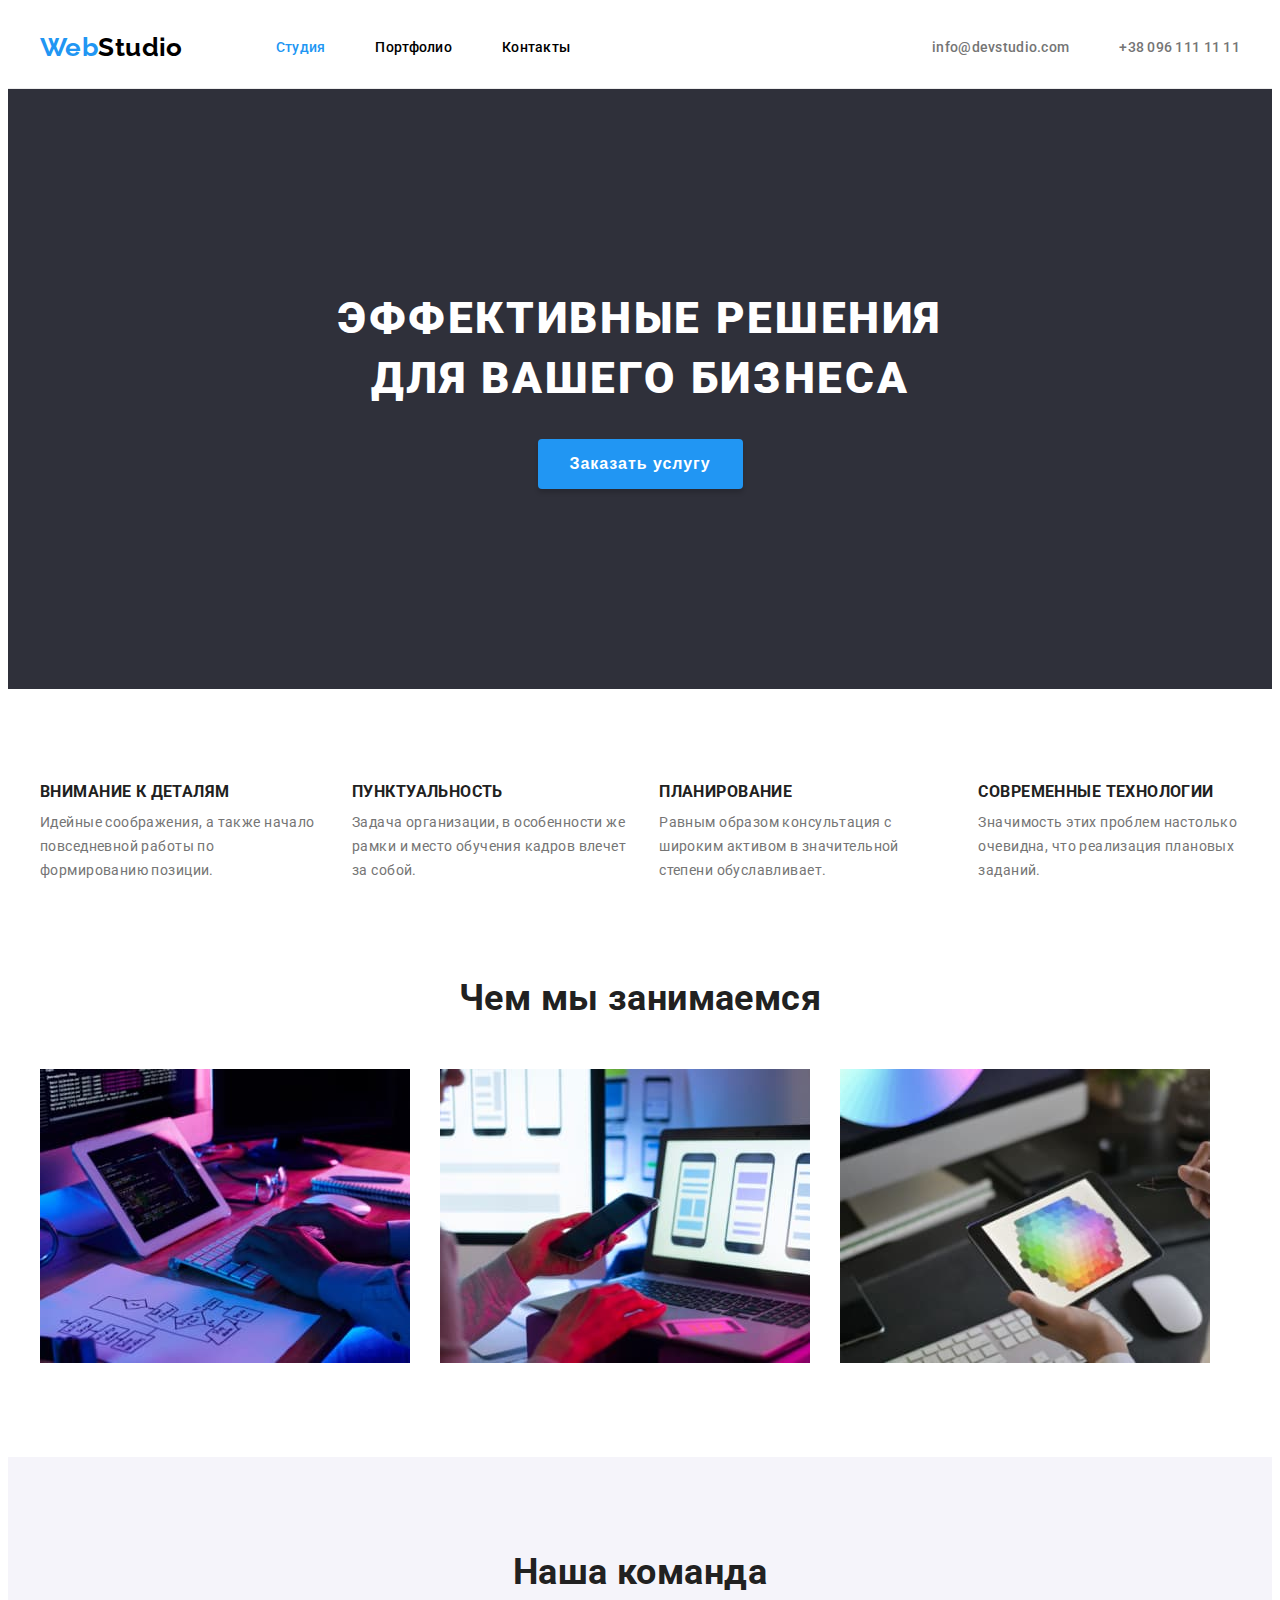
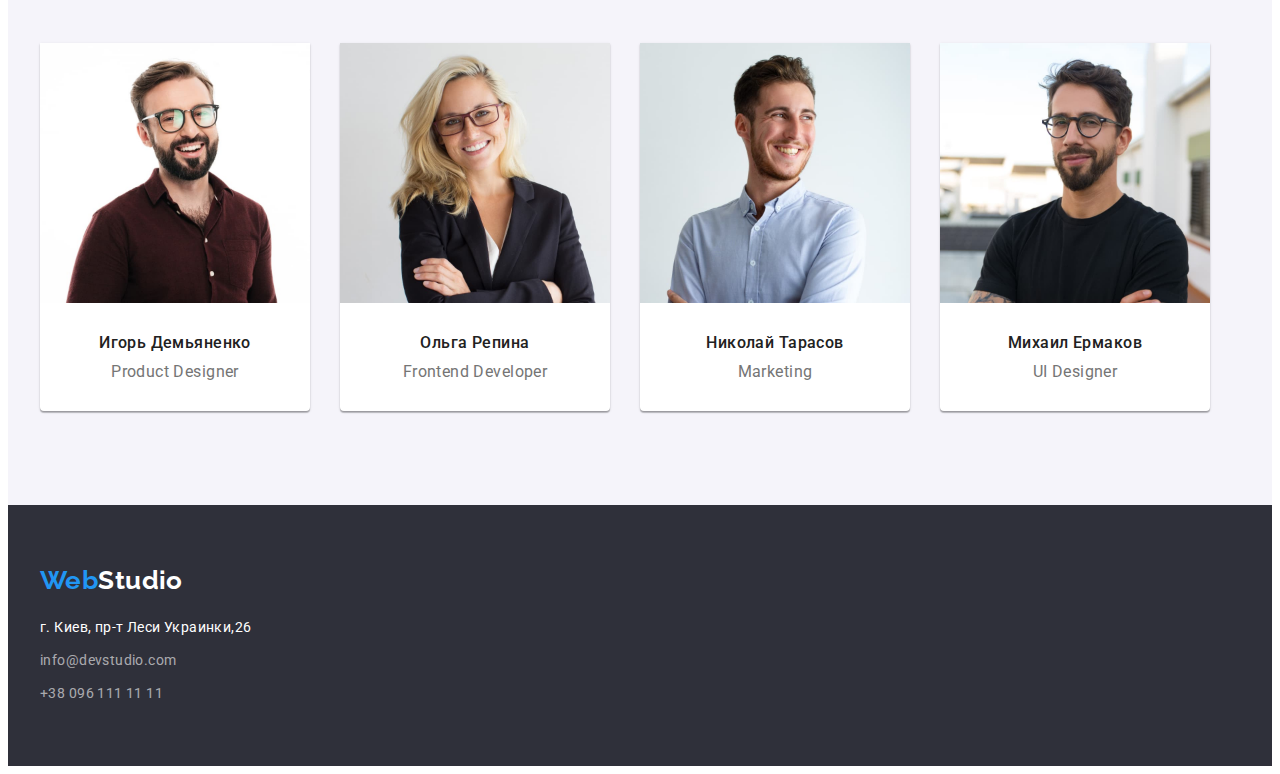
==== index.html @ 1cfa9db4 "Add initial commit" ====
<!DOCTYPE html>
<html lang="ru">
  <head>
    <meta charset="UTF-8" />
    <meta http-equiv="X-UA-Compatible" content="IE=edge" />
    <meta name="viewport" content="width=device-width, initial-scale=1.0" />
    <title>WebStudio</title>
    <link rel="preconnect" href="https://fonts.googleapis.com" />
    <link rel="preconnect" href="https://fonts.gstatic.com" crossorigin />
    <link
      href="https://fonts.googleapis.com/css2?family=Raleway:wght@700&family=Roboto:wght@400;500;700;900&display=swap"
      rel="stylesheet"
    />
    <link
      rel="stylesheet"
      href="https://cdnjs.cloudflare.com/ajax/libs/modern-normalize/1.1.0/modern-normalize.min.css"
      integrity="sha512-wpPYUAdjBVSE4KJnH1VR1HeZfpl1ub8YT/NKx4PuQ5NmX2tKuGu6U/JRp5y+Y8XG2tV+wKQpNHVUX03MfMFn9Q=="
      crossorigin="anonymous"
      referrerpolicy="no-referrer"
    />
    <link rel="stylesheet" href="./css/styles.css" />
  </head>

  <body>
    <!-- Шапка сайта-->
    <header class="header">
      <div class="header-main-nav container">
        <!-- Навигация -->
        <nav class="header-nav">
          <a class="logo link" href="./index.html" lang="en"
            ><span class="logo-accent">Web</span>Studio</a
          >

          <ul class="header-list list">
            <li class="header-item">
              <a class="header-link link current" href="./index.html">Студия</a>
            </li>
            <li class="header-item">
              <a class="header-link link" href="./portfolio.html">Портфолио</a>
            </li>
            <li class="header-item">
              <a class="header-link link" href="">Контакты</a>
            </li>
          </ul>
        </nav>

        <!-- Контакты -->
        <ul class="header-contacts list">
          <li class="header-contacts-item">
            <a
              class="header-contacts-link link"
              href="mailto:info@devstudio.com"
              >info@devstudio.com</a
            >
          </li>
          <li class="header-contacts-item">
            <a class="header-contacts-link link" href="tel:+380961111111"
              >+38 096 111 11 11</a
            >
          </li>
        </ul>
      </div>
    </header>

    <main>
      <!-- Герой -->
      <section class="hero">
        <h1 class="hero-title">Эффективные решения <br />для вашего бизнеса</h1>
        <button class="hero-button main" type="button">Заказать услугу</button>
      </section>

      <!-- Преимущества -->
      <section class="section">
        <div class="container">
          <h2 class="section-title visually-hidden">Особенности</h2>

          <ul class="section-list list">
            <li class="section-item">
              <h3 class="section-item-title">Внимание к деталям</h3>
              <p class="section-item-text">
                Идейные соображения, а также начало повседневной работы по
                формированию позиции.
              </p>
            </li>
            <li class="section-item">
              <h3 class="section-item-title">Пунктуальность</h3>
              <p class="section-item-text">
                Задача организации, в особенности же рамки и место обучения
                кадров влечет за собой.
              </p>
            </li>
            <li class="section-item">
              <h3 class="section-item-title">Планирование</h3>
              <p class="section-item-text">
                Равным образом консультация с широким активом в значительной
                степени обуславливает.
              </p>
            </li>
            <li class="section-item">
              <h3 class="section-item-title">Современные технологии</h3>
              <p class="section-item-text">
                Значимость этих проблем настолько очевидна, что реализация
                плановых заданий.
              </p>
            </li>
          </ul>
        </div>
      </section>

      <!-- Портфолио -->
      <section class="section no-top-padding">
        <div class="container">
          <h2 class="section-title">Чем мы занимаемся</h2>

          <ul class="section-list list">
            <li class="section-item">
              <img
                src="./images/portfolio-1-web-site.jpg"
                alt="Программист работает над написанием кода"
                width="370"
                height="294"
              />
            </li>
            <li class="section-item">
              <img
                src="./images/portfolio-2-mobile-app.jpg"
                alt="Разработка мобильного приложения на ноутбуке"
                width="370"
                height="294"
              />
            </li>
            <li class="section-item">
              <img
                src="./images/portfolio-3-design.jpg"
                alt="Дизайнер, использующий планшет для работы с цветовой палитрой"
                width="370"
                height="294"
              />
            </li>
          </ul>
        </div>
      </section>

      <!-- Участники команды -->
      <section class="team section">
        <div class="container">
          <h2 class="team-title section-title">Наша команда</h2>

          <ul class="team-list list">
            <li class="team-item">
              <img
                src="./images/team-1-product-designer.jpg"
                alt="Игорь Демьяненко, продакт-дизайнер"
                width="270"
                height="260"
              />
              <div class="team-thumb">
                <h3 class="team-item-title">Игорь Демьяненко</h3>
                <p class="team-item-text" lang="en">Product Designer</p>
              </div>
            </li>
            <li class="team-item">
              <img
                src="./images/team-2-frontend-developer.jpg"
                alt="Ольга Репина, фронтенд разработчик"
                width="270"
                height="260"
              />
              <div class="team-thumb">
                <h3 class="team-item-title">Ольга Репина</h3>
                <p class="team-item-text" lang="en">Frontend Developer</p>
              </div>
            </li>
            <li class="team-item">
              <img
                src="./images/team-3-marketing.jpg"
                alt="Николай Тарасов, маркетолог"
                width="270"
                height="260"
              />
              <div class="team-thumb">
                <h3 class="team-item-title">Николай Тарасов</h3>
                <p class="team-item-text" lang="en">Marketing</p>
              </div>
            </li>
            <li class="team-item">
              <img
                src="./images/team-4-ui-designer.jpg"
                alt="Михаил Ермаков, дизайнер интерфейса"
                width="270"
                height="260"
              />
              <div class="team-thumb">
                <h3 class="team-item-title">Михаил Ермаков</h3>
                <p class="team-item-text" lang="en">UI Designer</p>
              </div>
            </li>
          </ul>
        </div>
      </section>
    </main>

    <footer class="footer">
      <div class="container">
        <a class="footer-logo logo link" href="./index.html" lang="en">
          <span class="logo-accent">Web</span>Studio
        </a>
        <address class="footer-contacts">
          <ul class="footer-list list">
            <li class="footer-item">
              <a
                class="footer-link link"
                href="https://goo.gl/maps/6j3VHneAAfYVpwDq5"
                target="_blank"
                rel="noopener noreferrer nofollow"
              >
                г. Киев, пр-т Леси Украинки,26
              </a>
            </li>
            <li class="footer-item">
              <a
                class="footer-link link transparent"
                href="mailto:info@devstudio.com"
                >info@devstudio.com
              </a>
            </li>
            <li class="footer-item">
              <a class="footer-link link transparent" href="tel:+380961111111"
                >+38 096 111 11 11</a
              >
            </li>
          </ul>
        </address>
      </div>
    </footer>
  </body>
</html>
---- css/styles.css ----
:root {
  --primary-text-color: #757575;
  --secondary-text-color: #212121;
  --accent-color: #2196f3;
  --nav-text-color: #000000;
  --contacts-text-color: rgba(255, 255, 255, 0.6);
  --primary-background-color: #ffffff;
  --secondary-background-color: #f5f4fa;
  --footer-background-color: #2f303a;
}

body {
  font-family: Roboto, sans-serif;
  font-size: 14px;
  letter-spacing: 0.03em;
  color: var(--primary-text-color);
  background-color: var(--primary-background-color);
}

h1,
h2,
h3,
p {
  margin: 0;
}

.list {
  margin: 0;
  padding: 0;
  list-style: none;
}

.link {
  text-decoration: none;
  color: inherit;
}

img {
  display: block;
  min-width: 100%;
  height: auto;
}

.container {
  width: 1200px;
  margin-right: auto;
  margin-left: auto;
  padding-right: 15px;
  padding-left: 15px;
}

.visually-hidden {
  position: absolute;
  white-space: nowrap;
  width: 1px;
  height: 1px;
  overflow: hidden;
  border: 0;
  padding: 0;
  clip: rect(0 0 0 0);
  clip-path: inset(50%);
  margin: -1px;
}

/* -------------Стили главной страницы-------------*/

/* -------------------HEADER---------------------- */

.header {
  background-color: var(--primary-background-color);
  border-bottom: 1px solid #ececec;
}

.header-main-nav {
  display: flex;
}

/* -------------------LOGO----------------------- */

.logo {
  font-family: Raleway;
  font-weight: 700;
  font-size: 26px;
  line-height: 1.2;
}

.logo-accent {
  color: var(--accent-color);
}

/* ------------------HEADER-NAV -----------------------*/

.header-nav {
  display: flex;
  align-items: center;
}

.header-nav .link {
  color: var(--nav-text-color);
}

.header-list {
  display: flex;
  margin-left: 93px;
}

.header-link {
  display: block;
  padding-top: 32px;
  padding-bottom: 32px;
  font-weight: 500;
  line-height: 1.14;
  letter-spacing: 0.02em;
  color: var(--secondary-text-color);
}

.header-item + .header-item {
  margin-left: 50px;
}

.header-contacts {
  display: flex;
  margin-left: auto;
}

.header-contacts-item + .header-contacts-item {
  margin-left: 50px;
}

.header-contacts-link {
  display: block;
  padding-top: 32px;
  padding-bottom: 32px;
  font-weight: 500;
  line-height: 1.14;
  letter-spacing: 0.02em;
  color: var(--primary-text-color);
}

.header-link:hover,
.header-link:focus,
.header-link.current,
.header-contacts-link:hover,
.header-contacts-link:focus {
  color: var(--accent-color);
}

/* -------------------HERO---------------------- */

.hero {
  padding: 200px 0;
  text-align: center;
  background-color: var(--footer-background-color);
}

.hero-title {
  margin-bottom: 30px;

  font-weight: 900;
  font-size: 44px;
  line-height: 1.36;
  text-align: center;
  letter-spacing: 0.06em;
  text-transform: uppercase;

  color: var(--primary-background-color);
}

/* -----------------HERO-BUTTON------------------- */

.hero-button {
  min-width: 200px;
  padding: 10px 32px;
  box-shadow: 0px 4px 4px rgba(0, 0, 0, 0.15);
  border: none;
  border-radius: 4px;
  cursor: pointer;

  font-weight: 700;
  font-size: 16px;
  line-height: 1.87;
  letter-spacing: 0.06em;

  color: var(--primary-background-color);
  background-color: var(--accent-color);
}

/* -------------------SECTIONS---------------------- */

.section {
  padding-top: 94px;
  padding-bottom: 94px;
}

.section.no-top-padding {
  padding-top: 0;
}

.section-title {
  margin-bottom: 50px;

  font-weight: 700;
  font-size: 36px;
  line-height: 1.17;
  text-align: center;
  color: var(--secondary-text-color);
}

.section-list {
  display: flex;
}

.section-item + .section-item {
  margin-left: 30px;
}

.section-item-title {
  margin-bottom: 10px;

  font-weight: 700;
  line-height: 1.14;
  text-transform: uppercase;
  color: var(--secondary-text-color);
}

.section-item-text {
  line-height: 1.71;
}

/* -------------------TEAM---------------------- */

.team {
  background-color: var(--secondary-background-color);
}

.team-list {
  display: flex;
}

.team-item {
  background-color: var(--primary-background-color);
  box-shadow: 0px 1px 3px rgba(0, 0, 0, 0.12), 0px 1px 1px rgba(0, 0, 0, 0.14),
    0px 2px 1px rgba(0, 0, 0, 0.2);
  border-radius: 0px 0px 4px 4px;
}

.team-card {
  background-color: var(--primary-background-color);
}

.team-item + .team-item {
  margin-left: 30px;
}

.team-thumb {
  margin-top: 30px;
  margin-bottom: 30px;
}

.team-item-title {
  margin-top: 30px;
  margin-bottom: 10px;

  font-weight: 500;
  font-size: 16px;
  line-height: 1.19;
  text-align: center;
  color: var(--secondary-text-color);
}

.team-item-text {
  margin-top: 0;
  margin-bottom: 30px;

  font-size: 16px;
  line-height: 1.19;
  text-align: center;
}

/* -------------------FOOTER---------------------- */

.footer {
  padding-top: 60px;
  padding-bottom: 60px;
  background-color: var(--footer-background-color);
}

.footer-logo {
  display: block;
  margin-bottom: 20px;
}

.footer-item:not(:last-child) {
  margin-bottom: 9px;
}

.footer .link {
  color: var(--primary-background-color);
}

.footer-link {
  font-style: normal;
  line-height: 1.71;
}

.footer-link.transparent {
  color: var(--contacts-text-color);
}

/* -----------------Стили Портфолио---------------------*/

/* ----------------FILTER BUTTONS---------------------- */

.filter-list {
  display: flex;
  justify-content: center;
  margin-bottom: 50px;
}

.filter-item:not(:last-child) {
  margin-right: 8px;
}

.filter-button {
  min-width: 73px;
  border: 1px solid transparent;
  border-radius: 4px;
  padding: 6px 22px;

  font-weight: 500;
  font-size: 16px;
  line-height: 1.62;
  color: var(--secondary-text-color);
  background-color: var(--secondary-background-color);
  cursor: pointer;
}

.filter-button:hover,
.filter-button:focus {
  box-shadow: 0px 3px 1px rgba(0, 0, 0, 0.1), 0px 1px 2px rgba(0, 0, 0, 0.08),
    0px 2px 2px rgba(0, 0, 0, 0.12);
  color: var(--primary-background-color);
  background-color: var(--accent-color);
}

/* -----------------PROJECT-LIST---------------------- */

.project-list {
  display: flex;
  flex-wrap: wrap;
}

.project-item:not(:nth-child(3n)) {
  margin-right: 30px;
}

.project-item:not(:nth-last-child(-n + 3)) {
  margin-bottom: 30px;
}

.project-title {
  margin-top: 0;
  margin-bottom: 4px;

  font-weight: 700;
  font-size: 18px;
  line-height: 2;
  letter-spacing: 0.06em;
  color: var(--secondary-text-color);
}

.project-text {
  margin-top: 0;
  margin-bottom: 0;

  font-size: 16px;
  line-height: 1.87;
  color: var(--primary-text-color);
}

.project-border {
  padding: 20px 24px;
  border: 1px solid #eeeeee;
  border-top: 1px solid transparent;
}
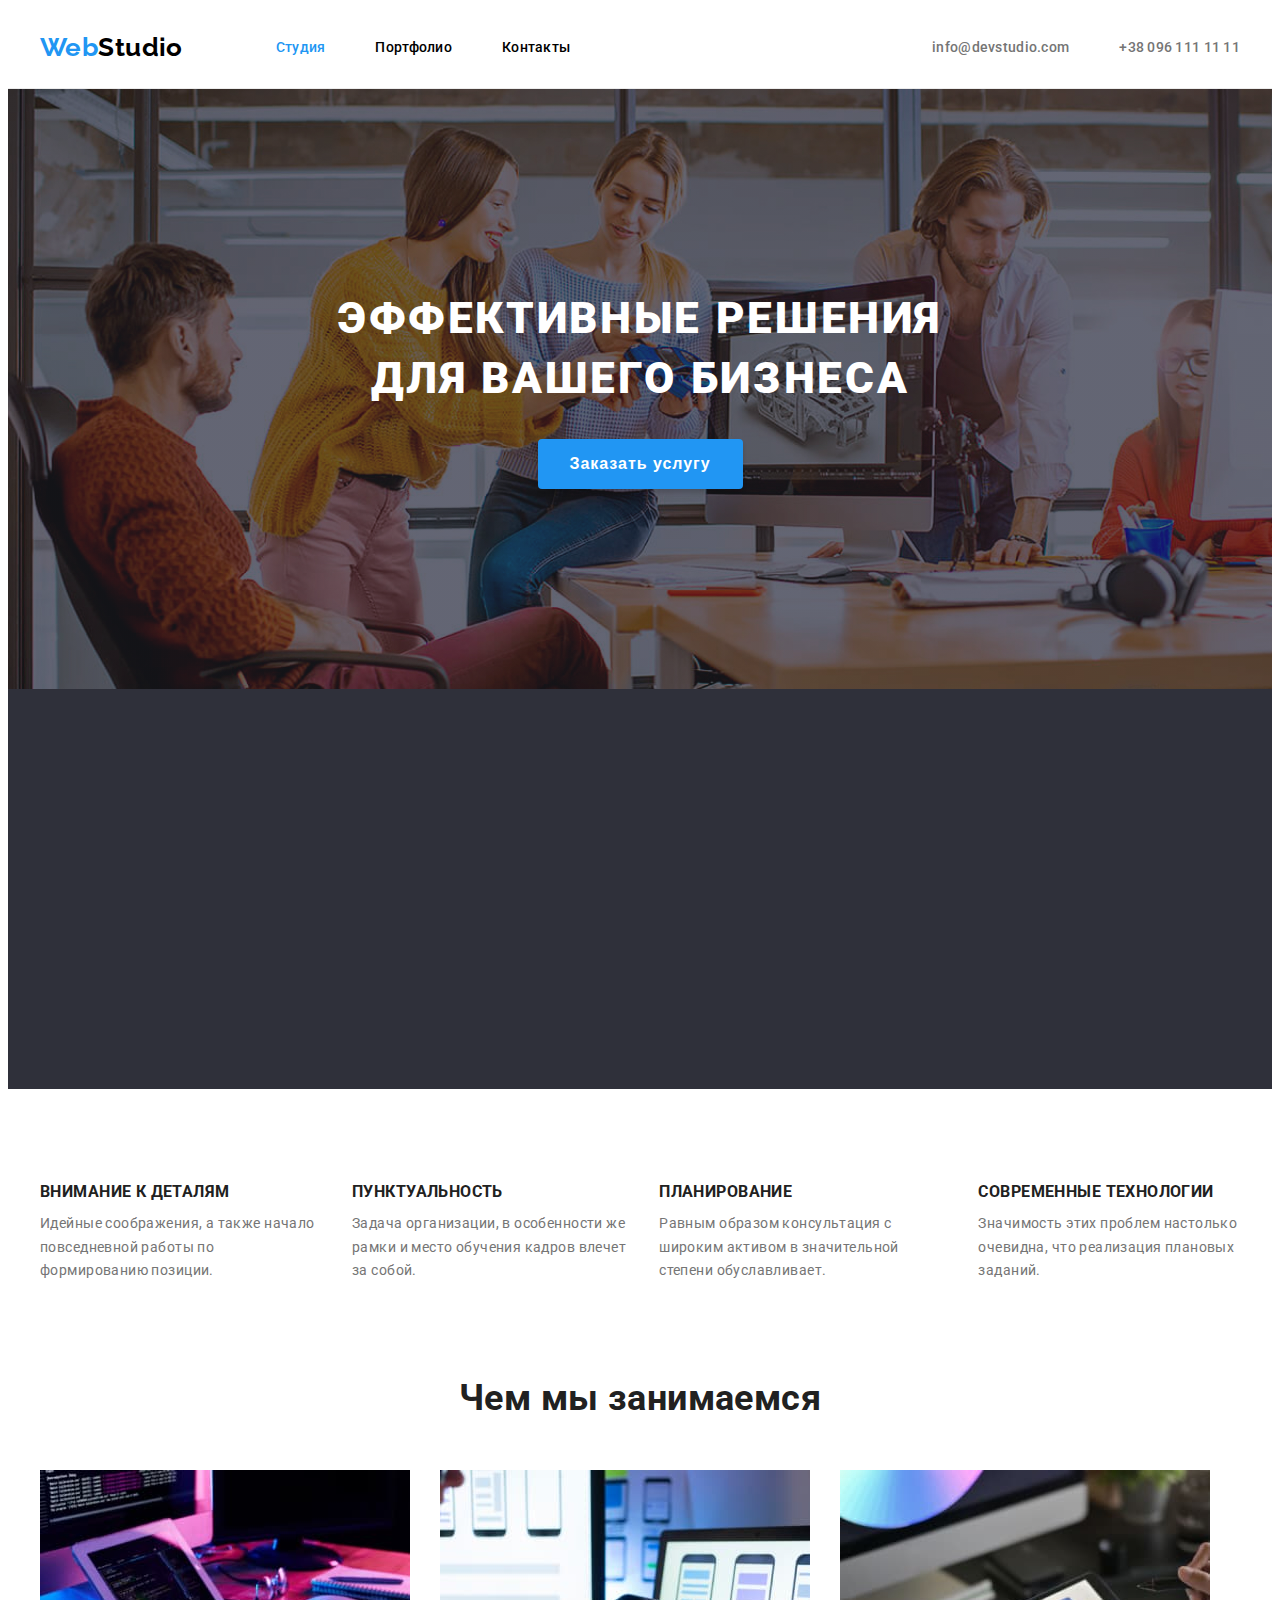
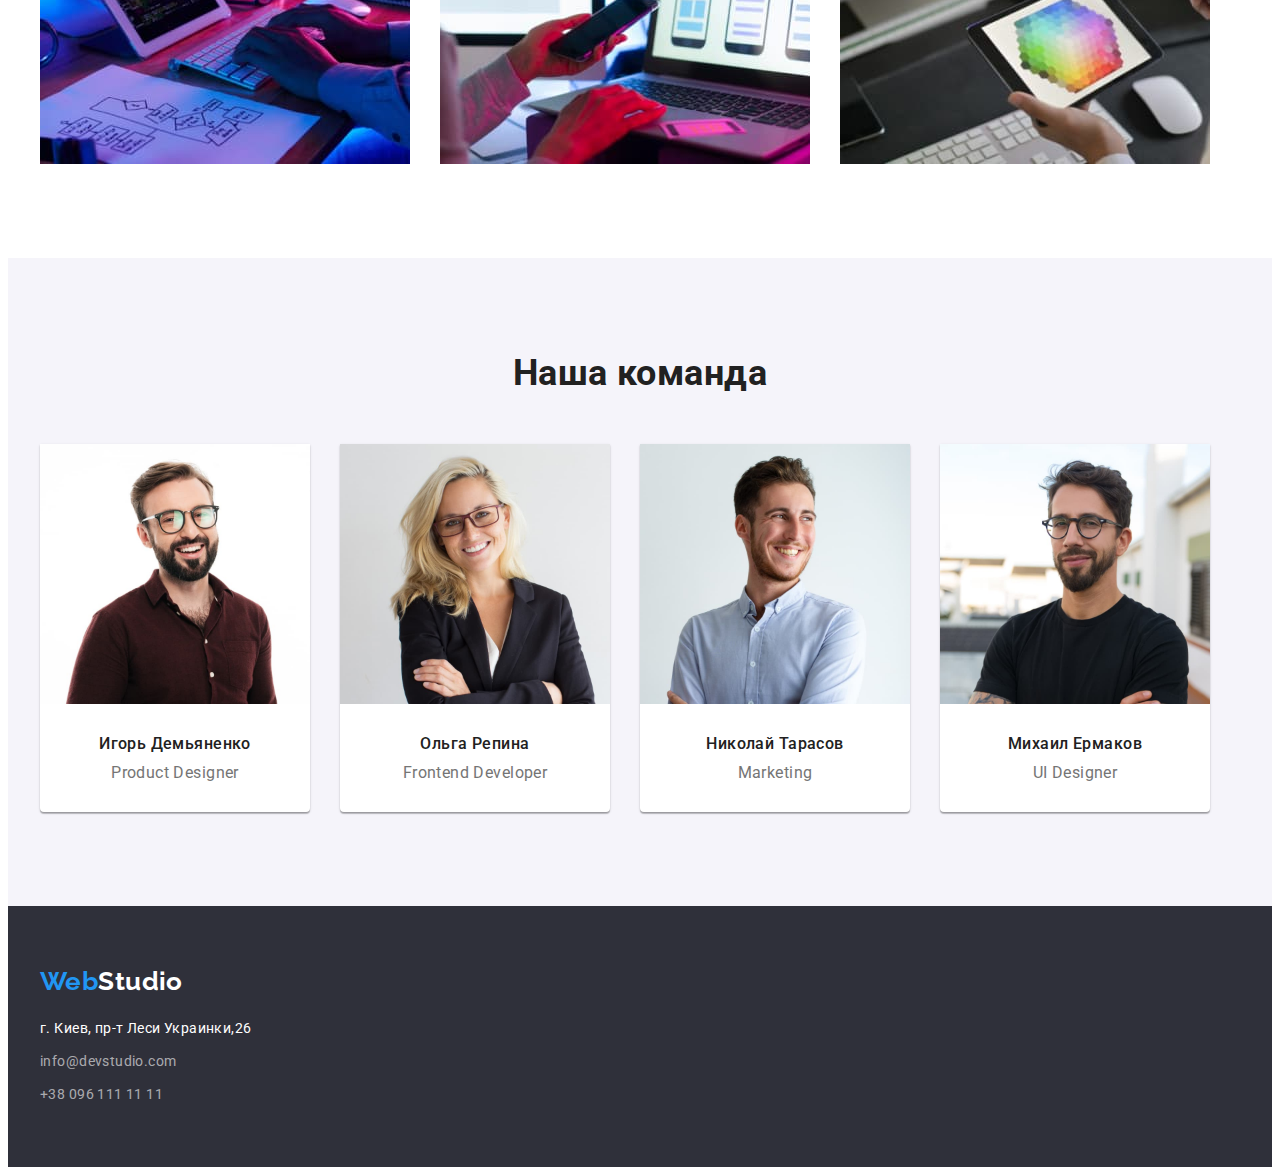
==== commit b20d1e3f: "Add hero image" ====
--- a/index.html
+++ b/index.html
@@ -64,7 +64,7 @@
 
     <main>
       <!-- Герой -->
-      <section class="hero">
+      <section class="hero overlay">
         <h1 class="hero-title">Эффективные решения <br />для вашего бизнеса</h1>
         <button class="hero-button main" type="button">Заказать услугу</button>
       </section>
--- a/css/styles.css
+++ b/css/styles.css
@@ -148,9 +148,22 @@
 /* -------------------HERO---------------------- */
 
 .hero {
+  max-width: 1600px;
+  height: 600px;
+  margin-right: auto;
+  margin-left: auto;
   padding: 200px 0;
-  text-align: center;
+
+  text-align: center;
+
   background-color: var(--footer-background-color);
+  background-image: linear-gradient(
+      to right,
+      rgba(47, 48, 58, 0.4),
+      rgba(47, 48, 58, 0.4)
+    ),
+    url(../images/hero-bg-image.jpg);
+  background-repeat: no-repeat;
 }
 
 .hero-title {
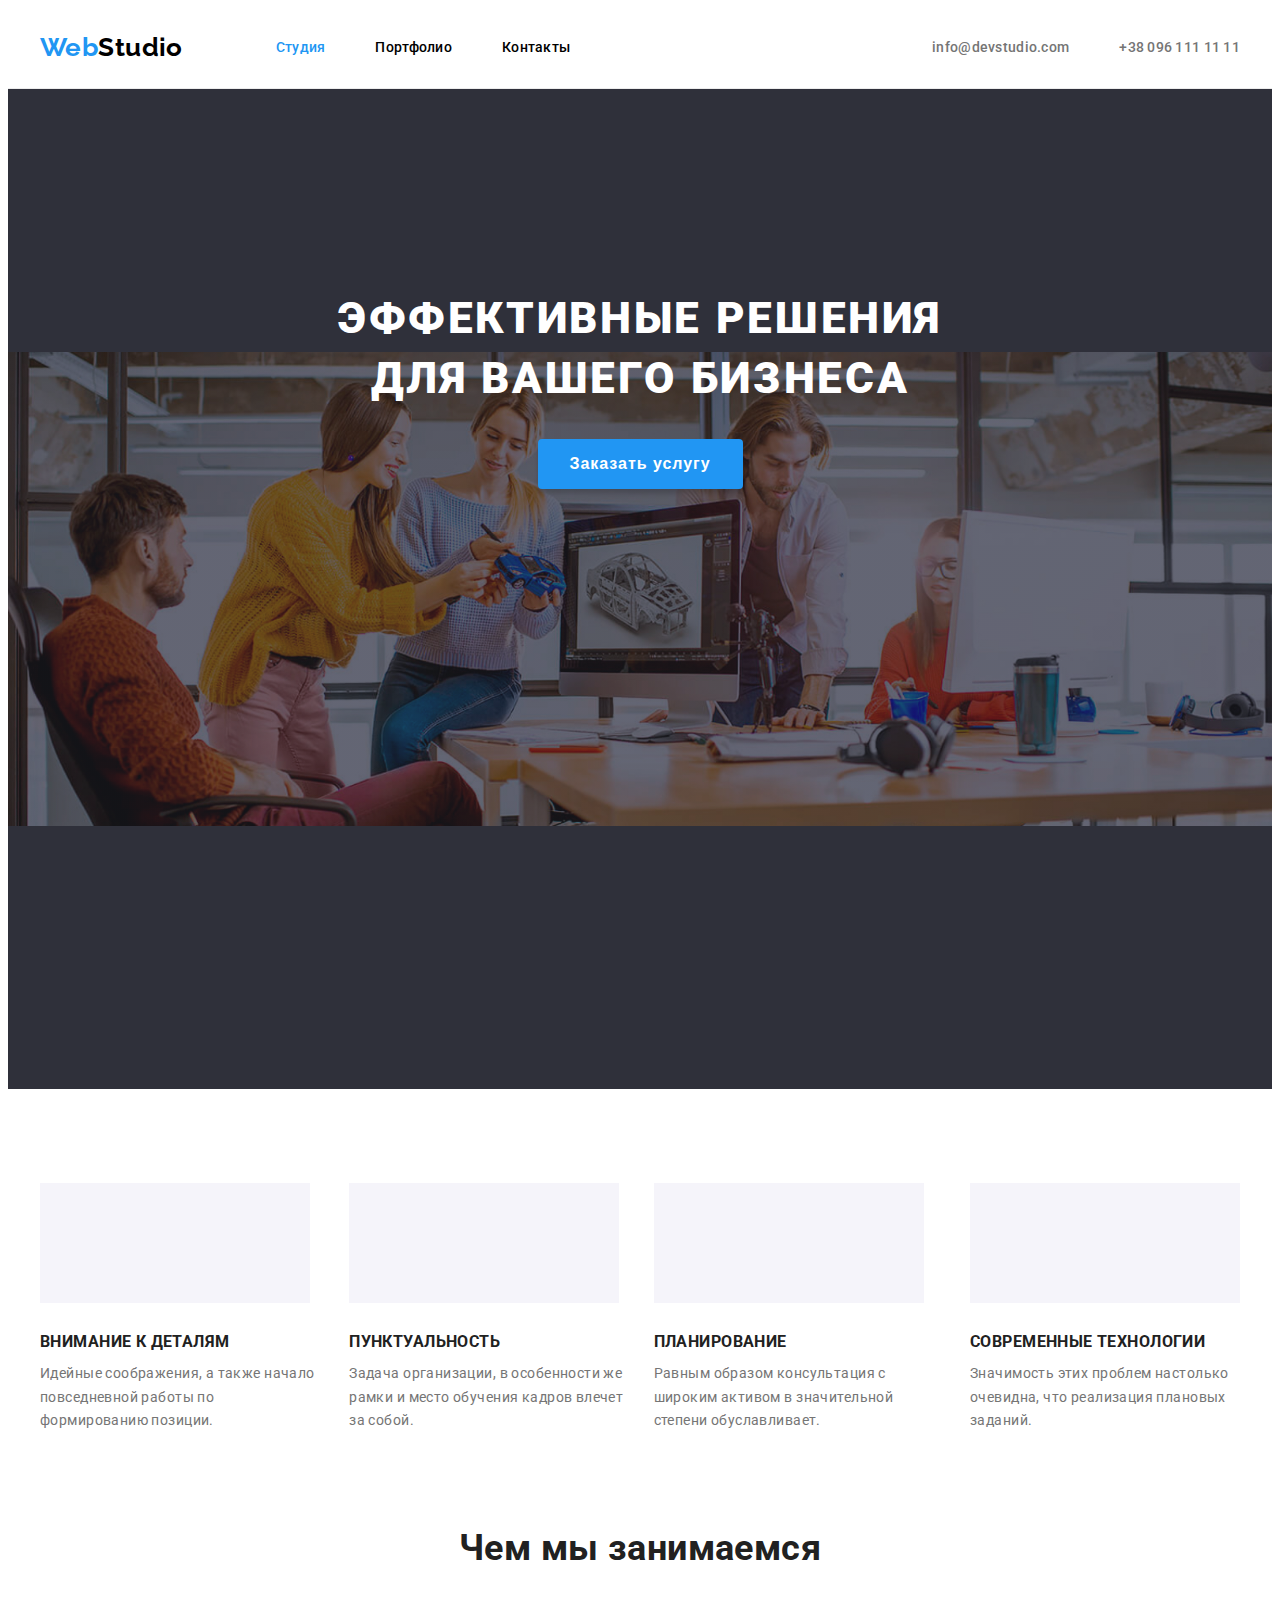
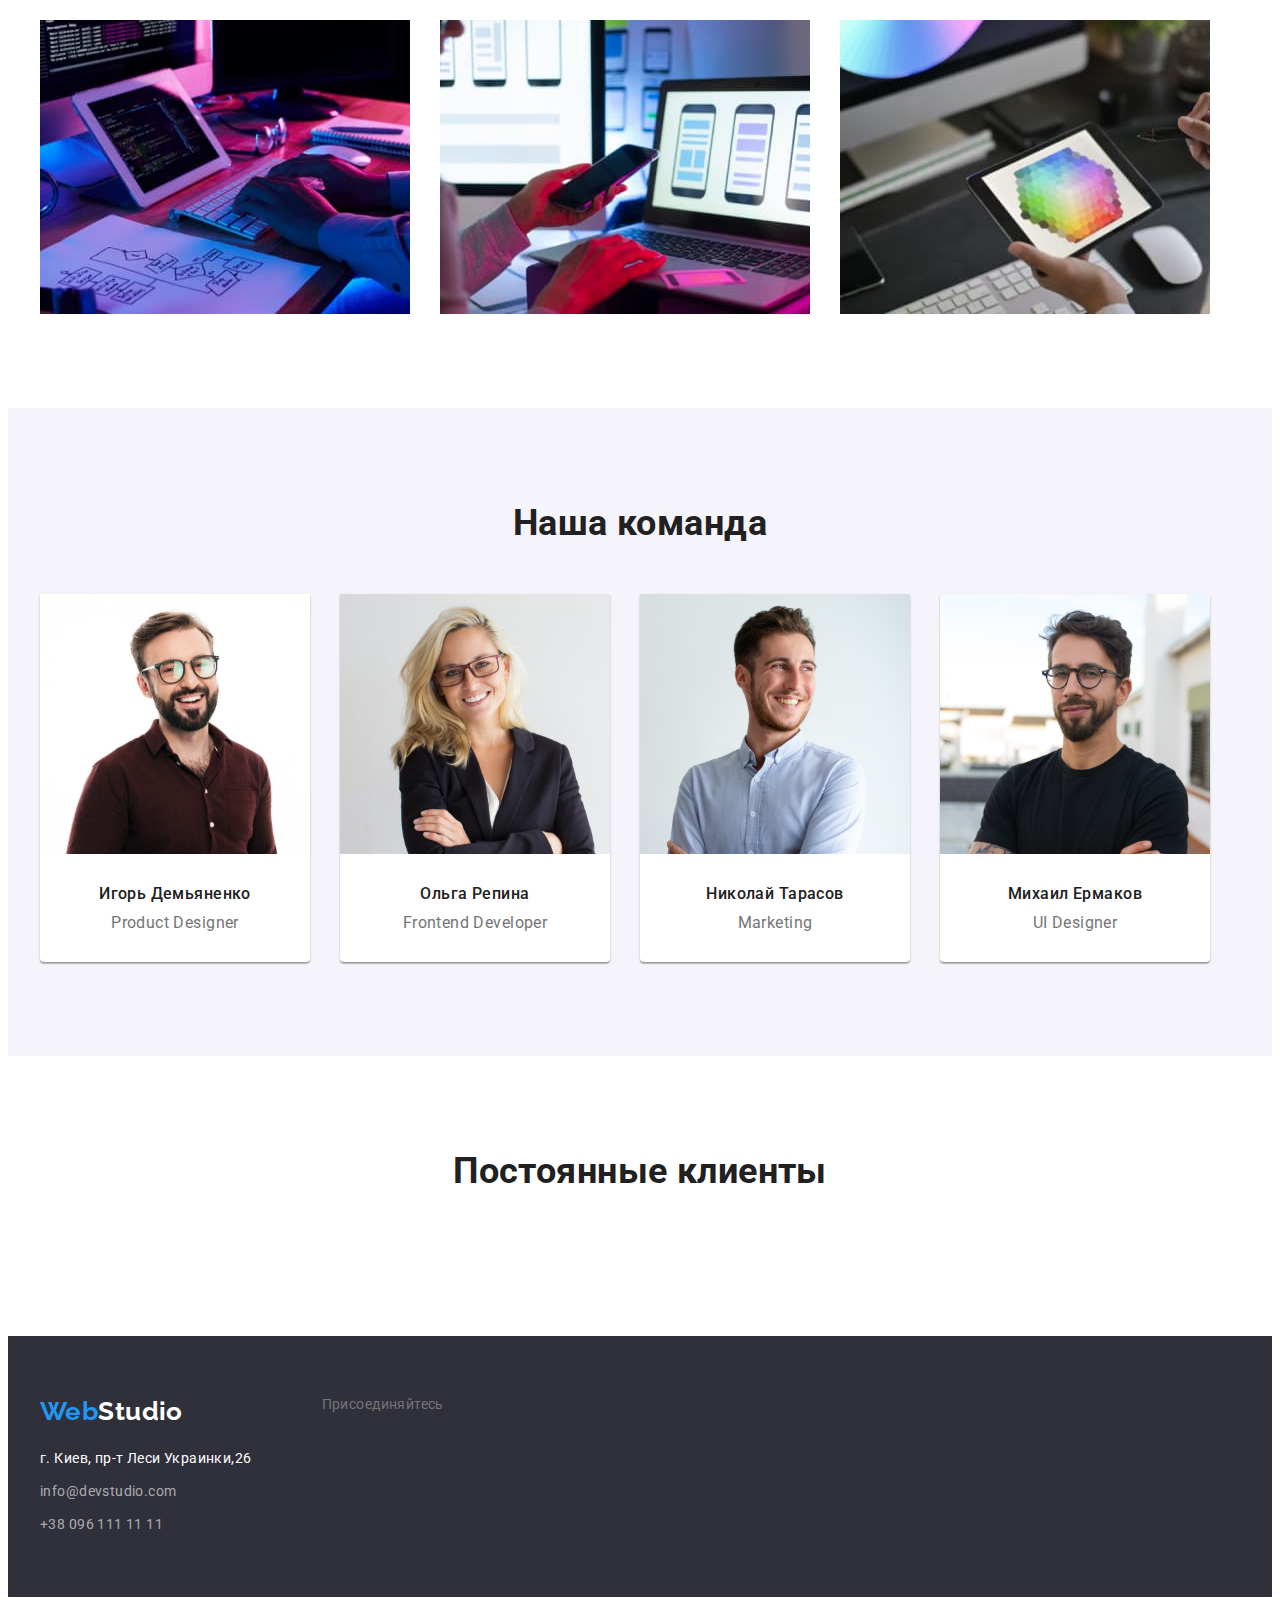
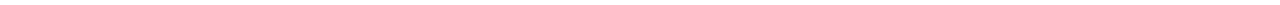
==== commit e76941e1: "Add new section" ====
--- a/index.html
+++ b/index.html
@@ -75,28 +75,28 @@
           <h2 class="section-title visually-hidden">Особенности</h2>
 
           <ul class="section-list list">
-            <li class="section-item">
+            <li class="section-item feature">
               <h3 class="section-item-title">Внимание к деталям</h3>
               <p class="section-item-text">
                 Идейные соображения, а также начало повседневной работы по
                 формированию позиции.
               </p>
             </li>
-            <li class="section-item">
+            <li class="section-item feature">
               <h3 class="section-item-title">Пунктуальность</h3>
               <p class="section-item-text">
                 Задача организации, в особенности же рамки и место обучения
                 кадров влечет за собой.
               </p>
             </li>
-            <li class="section-item">
+            <li class="section-item feature">
               <h3 class="section-item-title">Планирование</h3>
               <p class="section-item-text">
                 Равным образом консультация с широким активом в значительной
                 степени обуславливает.
               </p>
             </li>
-            <li class="section-item">
+            <li class="section-item feature">
               <h3 class="section-item-title">Современные технологии</h3>
               <p class="section-item-text">
                 Значимость этих проблем настолько очевидна, что реализация
@@ -198,39 +198,50 @@
           </ul>
         </div>
       </section>
+
+      <section class="section">
+        <div class="container">
+          <h2 class="section-title">Постоянные клиенты</h2>
+        </div>
+      </section>
     </main>
 
     <footer class="footer">
-      <div class="container">
-        <a class="footer-logo logo link" href="./index.html" lang="en">
-          <span class="logo-accent">Web</span>Studio
-        </a>
-        <address class="footer-contacts">
-          <ul class="footer-list list">
-            <li class="footer-item">
-              <a
-                class="footer-link link"
-                href="https://goo.gl/maps/6j3VHneAAfYVpwDq5"
-                target="_blank"
-                rel="noopener noreferrer nofollow"
-              >
-                г. Киев, пр-т Леси Украинки,26
-              </a>
-            </li>
-            <li class="footer-item">
-              <a
-                class="footer-link link transparent"
-                href="mailto:info@devstudio.com"
-                >info@devstudio.com
-              </a>
-            </li>
-            <li class="footer-item">
-              <a class="footer-link link transparent" href="tel:+380961111111"
-                >+38 096 111 11 11</a
-              >
-            </li>
-          </ul>
-        </address>
+      <div class="footer-content container">
+        <div class="address">
+          <a class="footer-logo logo link" href="./index.html" lang="en">
+            <span class="logo-accent">Web</span>Studio
+          </a>
+          <address class="footer-contacts">
+            <ul class="footer-list list">
+              <li class="footer-item">
+                <a
+                  class="footer-link link"
+                  href="https://goo.gl/maps/6j3VHneAAfYVpwDq5"
+                  target="_blank"
+                  rel="noopener noreferrer nofollow"
+                >
+                  г. Киев, пр-т Леси Украинки,26
+                </a>
+              </li>
+              <li class="footer-item">
+                <a
+                  class="footer-link link transparent"
+                  href="mailto:info@devstudio.com"
+                  >info@devstudio.com
+                </a>
+              </li>
+              <li class="footer-item">
+                <a class="footer-link link transparent" href="tel:+380961111111"
+                  >+38 096 111 11 11</a
+                >
+              </li>
+            </ul>
+          </address>
+        </div>
+        <div class="social">
+          <p>Присоединяйтесь</p>
+        </div>
       </div>
     </footer>
   </body>
--- a/css/styles.css
+++ b/css/styles.css
@@ -20,6 +20,9 @@
 h1,
 h2,
 h3,
+h4,
+h5,
+h6,
 p {
   margin: 0;
 }
@@ -39,6 +42,10 @@
   display: block;
   min-width: 100%;
   height: auto;
+}
+
+button {
+  cursor: pointer;
 }
 
 .container {
@@ -156,7 +163,6 @@
 
   text-align: center;
 
-  background-color: var(--footer-background-color);
   background-image: linear-gradient(
       to right,
       rgba(47, 48, 58, 0.4),
@@ -164,6 +170,9 @@
     ),
     url(../images/hero-bg-image.jpg);
   background-repeat: no-repeat;
+  background-size: contain;
+  background-position: center;
+  background-color: var(--footer-background-color);
 }
 
 .hero-title {
@@ -187,7 +196,6 @@
   box-shadow: 0px 4px 4px rgba(0, 0, 0, 0.15);
   border: none;
   border-radius: 4px;
-  cursor: pointer;
 
   font-weight: 700;
   font-size: 16px;
@@ -225,6 +233,15 @@
 
 .section-item + .section-item {
   margin-left: 30px;
+}
+
+.section-item.feature::before {
+  display: block;
+  content: '';
+  width: 270px;
+  height: 120px;
+  margin-bottom: 30px;
+  background-color: var(--secondary-background-color);
 }
 
 .section-item-title {
@@ -290,36 +307,6 @@
   text-align: center;
 }
 
-/* -------------------FOOTER---------------------- */
-
-.footer {
-  padding-top: 60px;
-  padding-bottom: 60px;
-  background-color: var(--footer-background-color);
-}
-
-.footer-logo {
-  display: block;
-  margin-bottom: 20px;
-}
-
-.footer-item:not(:last-child) {
-  margin-bottom: 9px;
-}
-
-.footer .link {
-  color: var(--primary-background-color);
-}
-
-.footer-link {
-  font-style: normal;
-  line-height: 1.71;
-}
-
-.footer-link.transparent {
-  color: var(--contacts-text-color);
-}
-
 /* -----------------Стили Портфолио---------------------*/
 
 /* ----------------FILTER BUTTONS---------------------- */
@@ -345,7 +332,6 @@
   line-height: 1.62;
   color: var(--secondary-text-color);
   background-color: var(--secondary-background-color);
-  cursor: pointer;
 }
 
 .filter-button:hover,
@@ -361,6 +347,13 @@
 .project-list {
   display: flex;
   flex-wrap: wrap;
+  /* flex-basis: calc((100% - 3 *30px) / 4; */
+}
+.project-item:hover,
+.project-item:focus {
+  box-sizing: border-box;
+  box-shadow: 0px 1px 1px rgba(0, 0, 0, 0.12), 0px 4px 4px rgba(0, 0, 0, 0.06),
+    1px 4px 6px rgba(0, 0, 0, 0.16);
 }
 
 .project-item:not(:nth-child(3n)) {
@@ -396,3 +389,42 @@
   border: 1px solid #eeeeee;
   border-top: 1px solid transparent;
 }
+
+/* -------------------FOOTER---------------------- */
+
+.footer {
+  padding-top: 60px;
+  padding-bottom: 60px;
+  background-color: var(--footer-background-color);
+}
+
+.footer-content {
+  display: flex;
+  /* align-items: center; */
+}
+
+.address {
+  margin-right: 70px;
+}
+
+.footer-logo {
+  display: block;
+  margin-bottom: 20px;
+}
+
+.footer-item:not(:last-child) {
+  margin-bottom: 9px;
+}
+
+.footer .link {
+  color: var(--primary-background-color);
+}
+
+.footer-link {
+  font-style: normal;
+  line-height: 1.71;
+}
+
+.footer-link.transparent {
+  color: var(--contacts-text-color);
+}
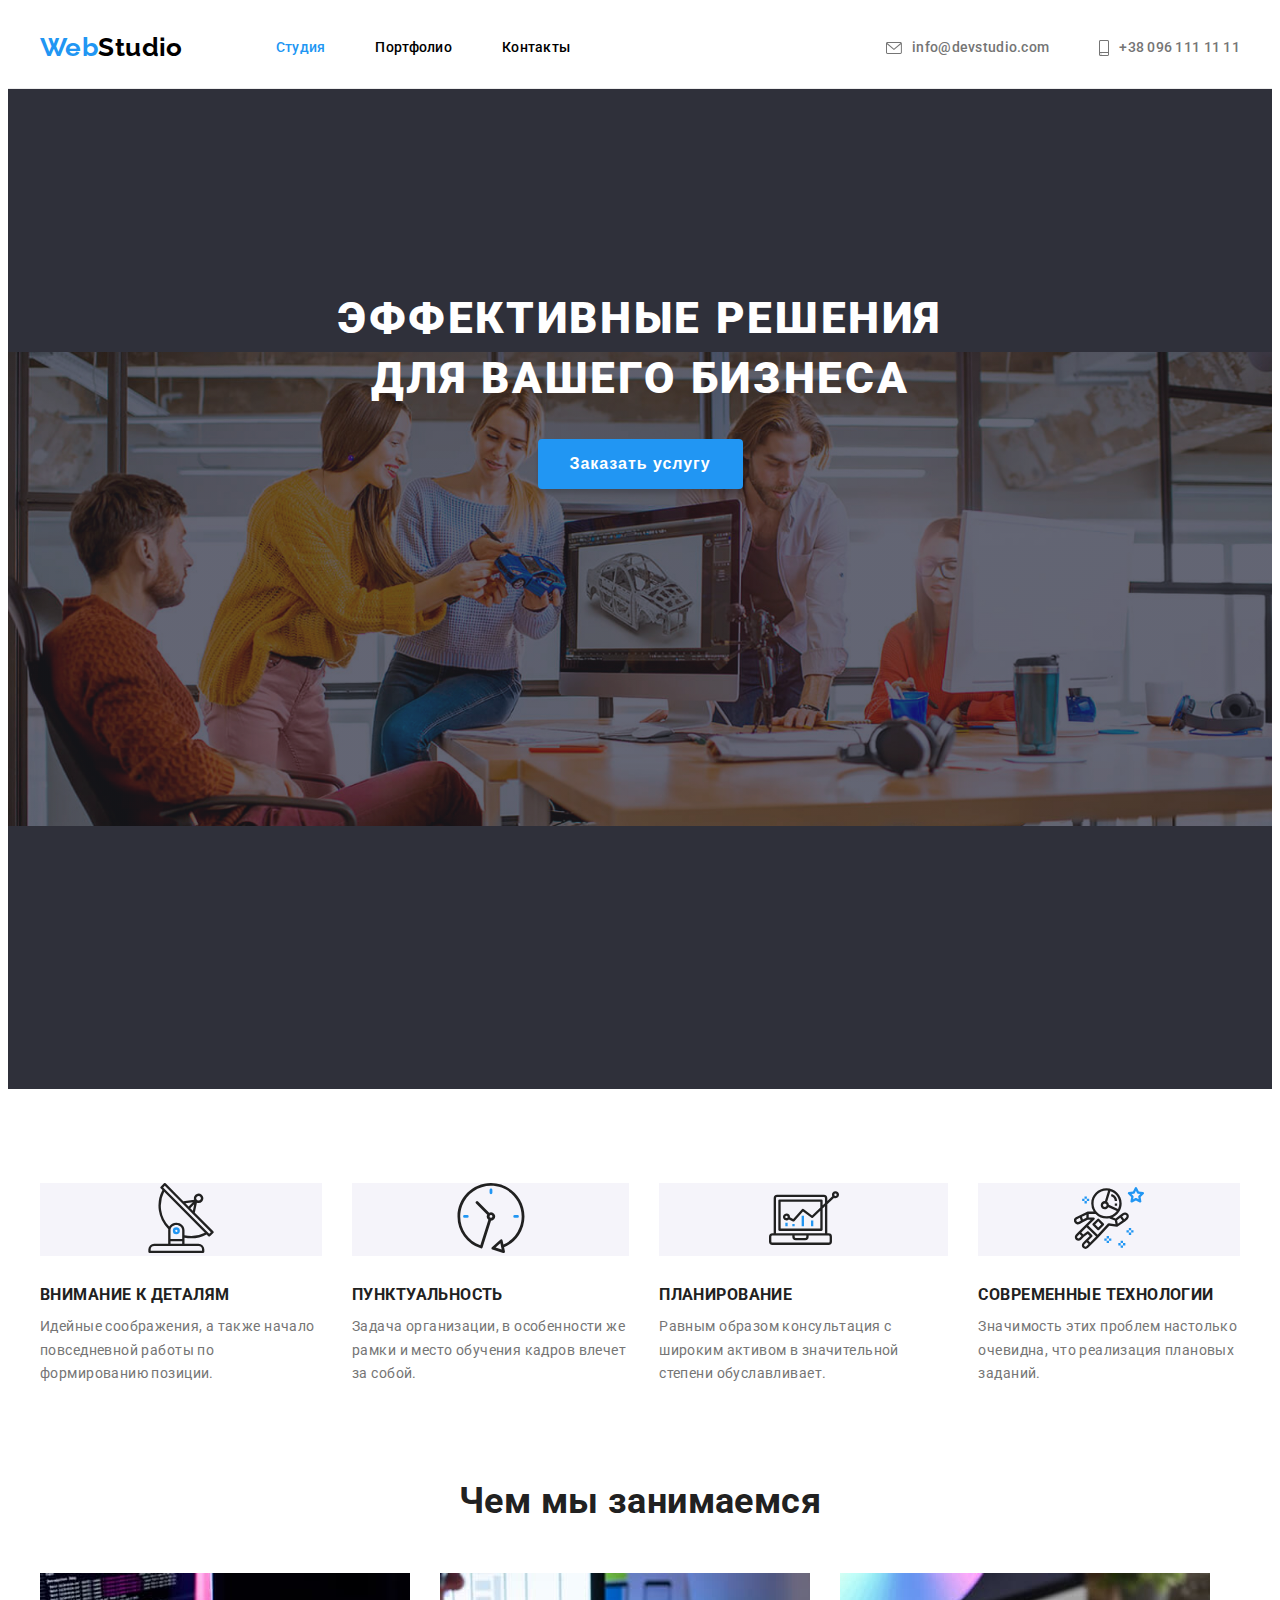
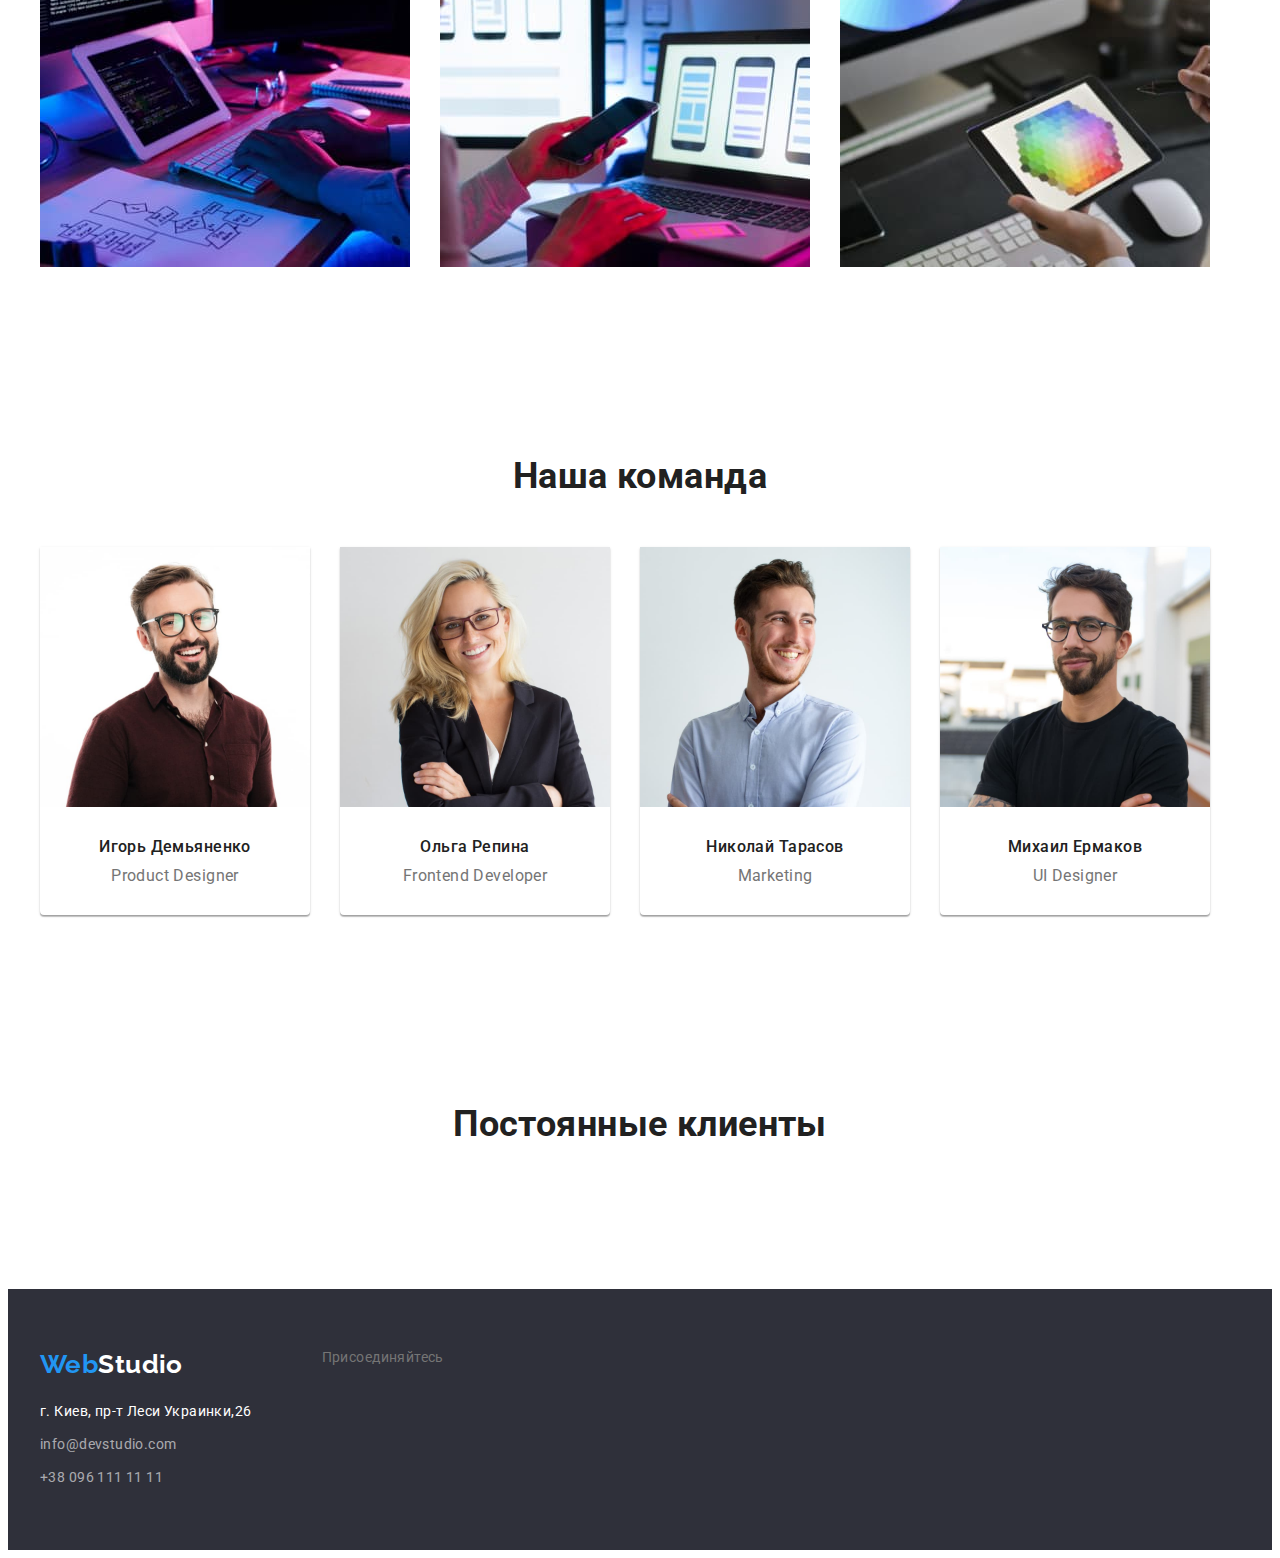
==== commit c587a294: "Add icons" ====
--- a/index.html
+++ b/index.html
@@ -46,14 +46,20 @@
 
         <!-- Контакты -->
         <ul class="header-contacts list">
-          <li class="header-contacts-item">
+          <li class="header-contacts-item contacts-accent">
+            <svg class="icon icon-envelope" width="16" height="12">
+              <use href="./images/icons.svg#icon-envelope"></use>
+            </svg>
             <a
               class="header-contacts-link link"
               href="mailto:info@devstudio.com"
               >info@devstudio.com</a
             >
           </li>
-          <li class="header-contacts-item">
+          <li class="header-contacts-item contacts-accent">
+            <svg class="icon icon-smartphone" width="10" height="16">
+              <use href="./images/icons.svg#icon-smartphone"></use>
+            </svg>
             <a class="header-contacts-link link" href="tel:+380961111111"
               >+38 096 111 11 11</a
             >
@@ -64,7 +70,7 @@
 
     <main>
       <!-- Герой -->
-      <section class="hero overlay">
+      <section class="hero">
         <h1 class="hero-title">Эффективные решения <br />для вашего бизнеса</h1>
         <button class="hero-button main" type="button">Заказать услугу</button>
       </section>
@@ -76,27 +82,50 @@
 
           <ul class="section-list list">
             <li class="section-item feature">
+              <div class="icon-wrap">
+                <svg class="icon" width="70" height="70">
+                  <use href="./images/icons.svg#icon-antenna"></use>
+                </svg>
+              </div>
               <h3 class="section-item-title">Внимание к деталям</h3>
               <p class="section-item-text">
                 Идейные соображения, а также начало повседневной работы по
                 формированию позиции.
               </p>
             </li>
-            <li class="section-item feature">
+
+            <li class="section-item feature">
+              <div class="icon-wrap">
+                <svg class="icon" width="70" height="70">
+                  <use href="./images/icons.svg#icon-clock"></use>
+                </svg>
+              </div>
               <h3 class="section-item-title">Пунктуальность</h3>
               <p class="section-item-text">
                 Задача организации, в особенности же рамки и место обучения
                 кадров влечет за собой.
               </p>
             </li>
-            <li class="section-item feature">
+
+            <li class="section-item feature">
+              <div class="icon-wrap">
+                <svg class="icon" width="70" height="70">
+                  <use href="./images/icons.svg#icon-diagram"></use>
+                </svg>
+              </div>
               <h3 class="section-item-title">Планирование</h3>
               <p class="section-item-text">
                 Равным образом консультация с широким активом в значительной
                 степени обуславливает.
               </p>
             </li>
-            <li class="section-item feature">
+
+            <li class="section-item feature">
+              <div class="icon-wrap">
+                <svg class="icon" width="70" height="70">
+                  <use href="./images/icons.svg#icon-astronaut"></use>
+                </svg>
+              </div>
               <h3 class="section-item-title">Современные технологии</h3>
               <p class="section-item-text">
                 Значимость этих проблем настолько очевидна, что реализация
--- a/css/styles.css
+++ b/css/styles.css
@@ -7,6 +7,7 @@
   --primary-background-color: #ffffff;
   --secondary-background-color: #f5f4fa;
   --footer-background-color: #2f303a;
+  --card-margin: 30px;
 }
 
 body {
@@ -50,10 +51,9 @@
 
 .container {
   width: 1200px;
-  margin-right: auto;
-  margin-left: auto;
+  margin: 0 auto;
+  padding-left: 15px;
   padding-right: 15px;
-  padding-left: 15px;
 }
 
 .visually-hidden {
@@ -121,27 +121,49 @@
   color: var(--secondary-text-color);
 }
 
-.header-item + .header-item {
-  margin-left: 50px;
+.header-item:not(:last-child) {
+  margin-right: 50px;
 }
 
 .header-contacts {
   display: flex;
   margin-left: auto;
 }
-
-.header-contacts-item + .header-contacts-item {
-  margin-left: 50px;
+.header-contacts-item {
+  display: flex;
+  align-items: center;
+}
+
+.header-contacts-item:not(:last-child) {
+  margin-right: 50px;
 }
 
 .header-contacts-link {
   display: block;
+  margin-left: 10px;
   padding-top: 32px;
   padding-bottom: 32px;
+
   font-weight: 500;
   line-height: 1.14;
   letter-spacing: 0.02em;
+
   color: var(--primary-text-color);
+}
+
+.contacts-accent {
+  color: var(--primary-text-color);
+}
+.contacts-accent:hover {
+color: var(--accent-color);
+}
+
+.icon-envelope {
+  fill: currentColor;
+}
+
+.icon-smartphone {
+  fill: currentColor;
 }
 
 .header-link:hover,
@@ -157,8 +179,8 @@
 .hero {
   max-width: 1600px;
   height: 600px;
+  margin-left: auto;
   margin-right: auto;
-  margin-left: auto;
   padding: 200px 0;
 
   text-align: center;
@@ -231,17 +253,8 @@
   display: flex;
 }
 
-.section-item + .section-item {
-  margin-left: 30px;
-}
-
-.section-item.feature::before {
-  display: block;
-  content: '';
-  width: 270px;
-  height: 120px;
-  margin-bottom: 30px;
-  background-color: var(--secondary-background-color);
+.section-item:not(:last-child) {
+  margin-right: var(--card-margin);
 }
 
 .section-item-title {
@@ -257,6 +270,13 @@
   line-height: 1.71;
 }
 
+.icon-wrap {
+  background-color: var(--secondary-background-color);
+  margin-bottom: var(--card-margin);
+  text-align: center;
+}
+
+}
 /* -------------------TEAM---------------------- */
 
 .team {
@@ -272,25 +292,24 @@
   box-shadow: 0px 1px 3px rgba(0, 0, 0, 0.12), 0px 1px 1px rgba(0, 0, 0, 0.14),
     0px 2px 1px rgba(0, 0, 0, 0.2);
   border-radius: 0px 0px 4px 4px;
+  overflow: hidden;
 }
 
 .team-card {
   background-color: var(--primary-background-color);
 }
 
-.team-item + .team-item {
-  margin-left: 30px;
+.team-item:not(:last-child) {
+  margin-right: var(--card-margin);
 }
 
 .team-thumb {
-  margin-top: 30px;
-  margin-bottom: 30px;
+  margin-top: var(--card-margin);
+  margin-bottom: var(--card-margin);
 }
 
 .team-item-title {
-  margin-top: 30px;
   margin-bottom: 10px;
-
   font-weight: 500;
   font-size: 16px;
   line-height: 1.19;
@@ -299,9 +318,6 @@
 }
 
 .team-item-text {
-  margin-top: 0;
-  margin-bottom: 30px;
-
   font-size: 16px;
   line-height: 1.19;
   text-align: center;
@@ -347,27 +363,24 @@
 .project-list {
   display: flex;
   flex-wrap: wrap;
-  /* flex-basis: calc((100% - 3 *30px) / 4; */
-}
+  margin-right: calc(-1 * var(--card-margin));
+  margin-bottom: calc(-1 * var(--card-margin));
+}
+
+.project-item {
+  flex-basis: calc(100% / 3 - 30px);
+  margin-right: var(--card-margin);
+  margin-bottom: var(--card-margin);
+}
+
 .project-item:hover,
 .project-item:focus {
-  box-sizing: border-box;
   box-shadow: 0px 1px 1px rgba(0, 0, 0, 0.12), 0px 4px 4px rgba(0, 0, 0, 0.06),
     1px 4px 6px rgba(0, 0, 0, 0.16);
 }
 
-.project-item:not(:nth-child(3n)) {
-  margin-right: 30px;
-}
-
-.project-item:not(:nth-last-child(-n + 3)) {
-  margin-bottom: 30px;
-}
-
 .project-title {
-  margin-top: 0;
   margin-bottom: 4px;
-
   font-weight: 700;
   font-size: 18px;
   line-height: 2;
@@ -376,9 +389,6 @@
 }
 
 .project-text {
-  margin-top: 0;
-  margin-bottom: 0;
-
   font-size: 16px;
   line-height: 1.87;
   color: var(--primary-text-color);
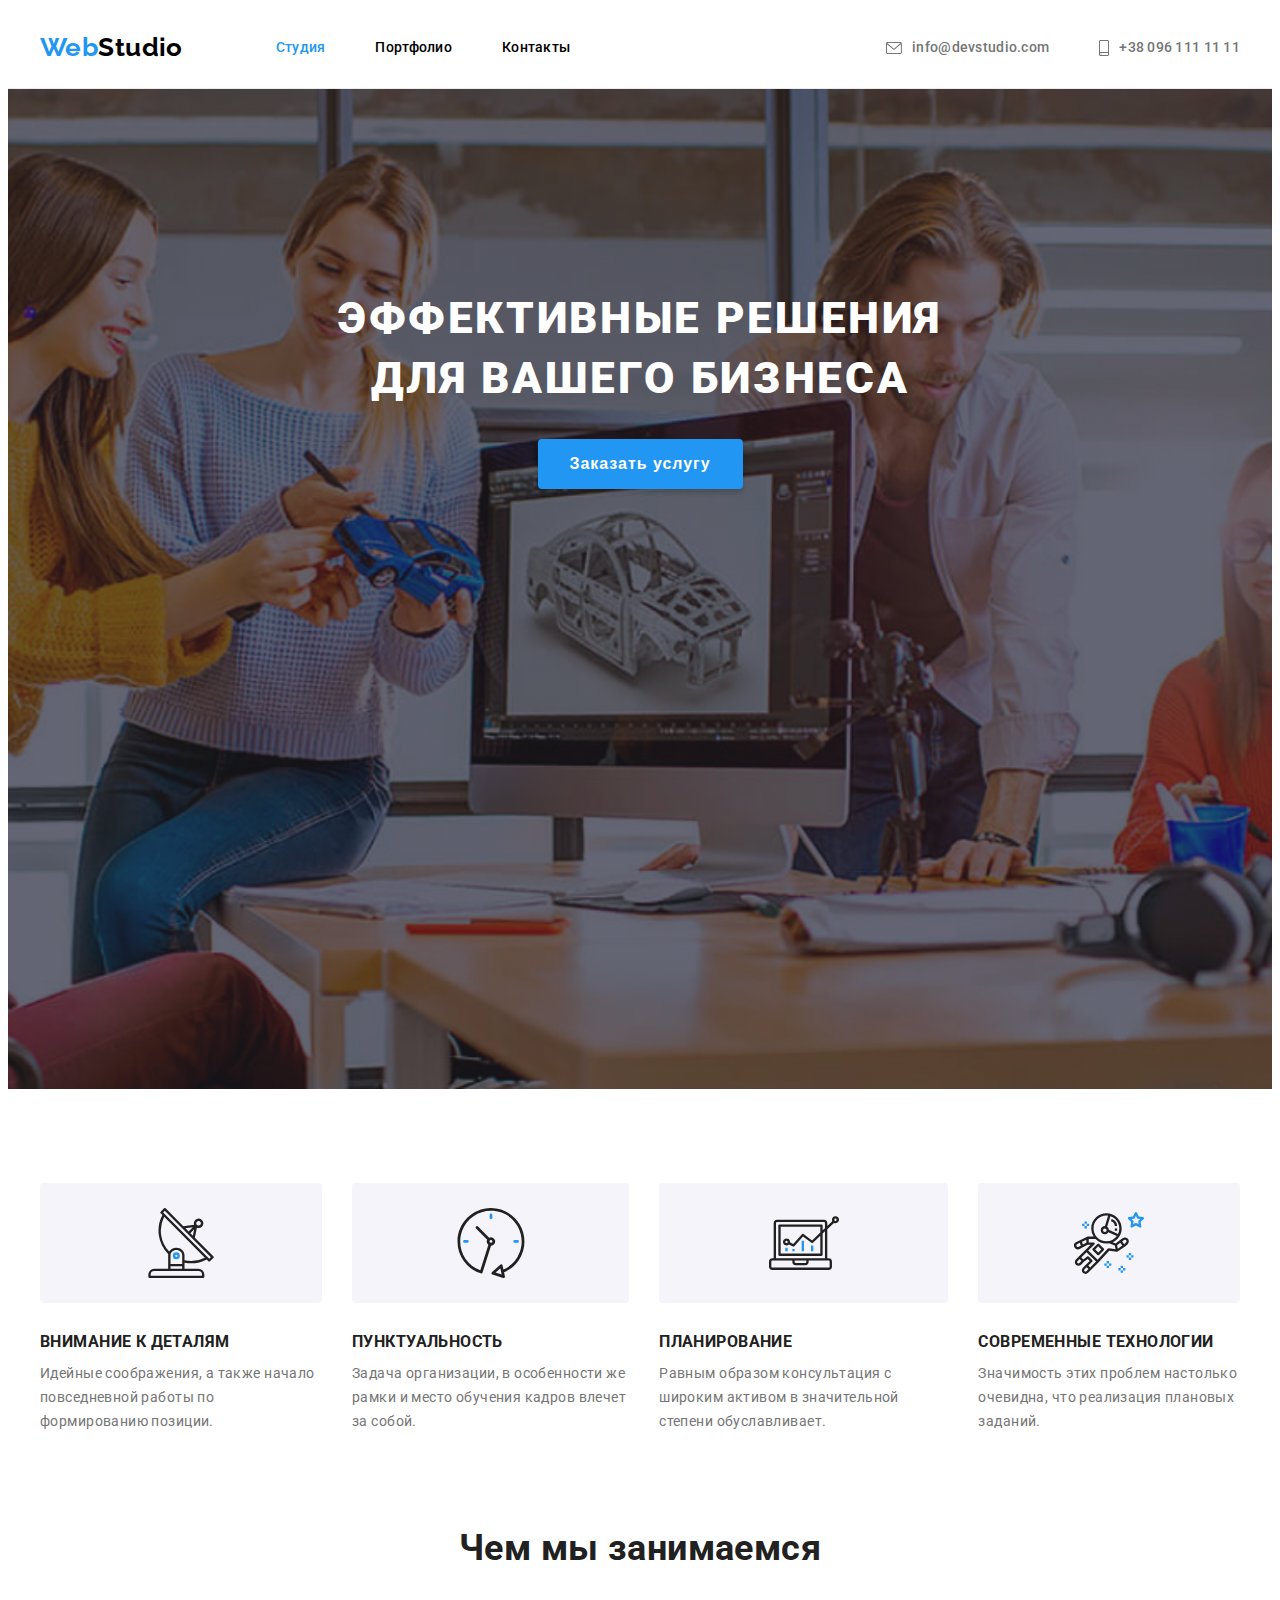
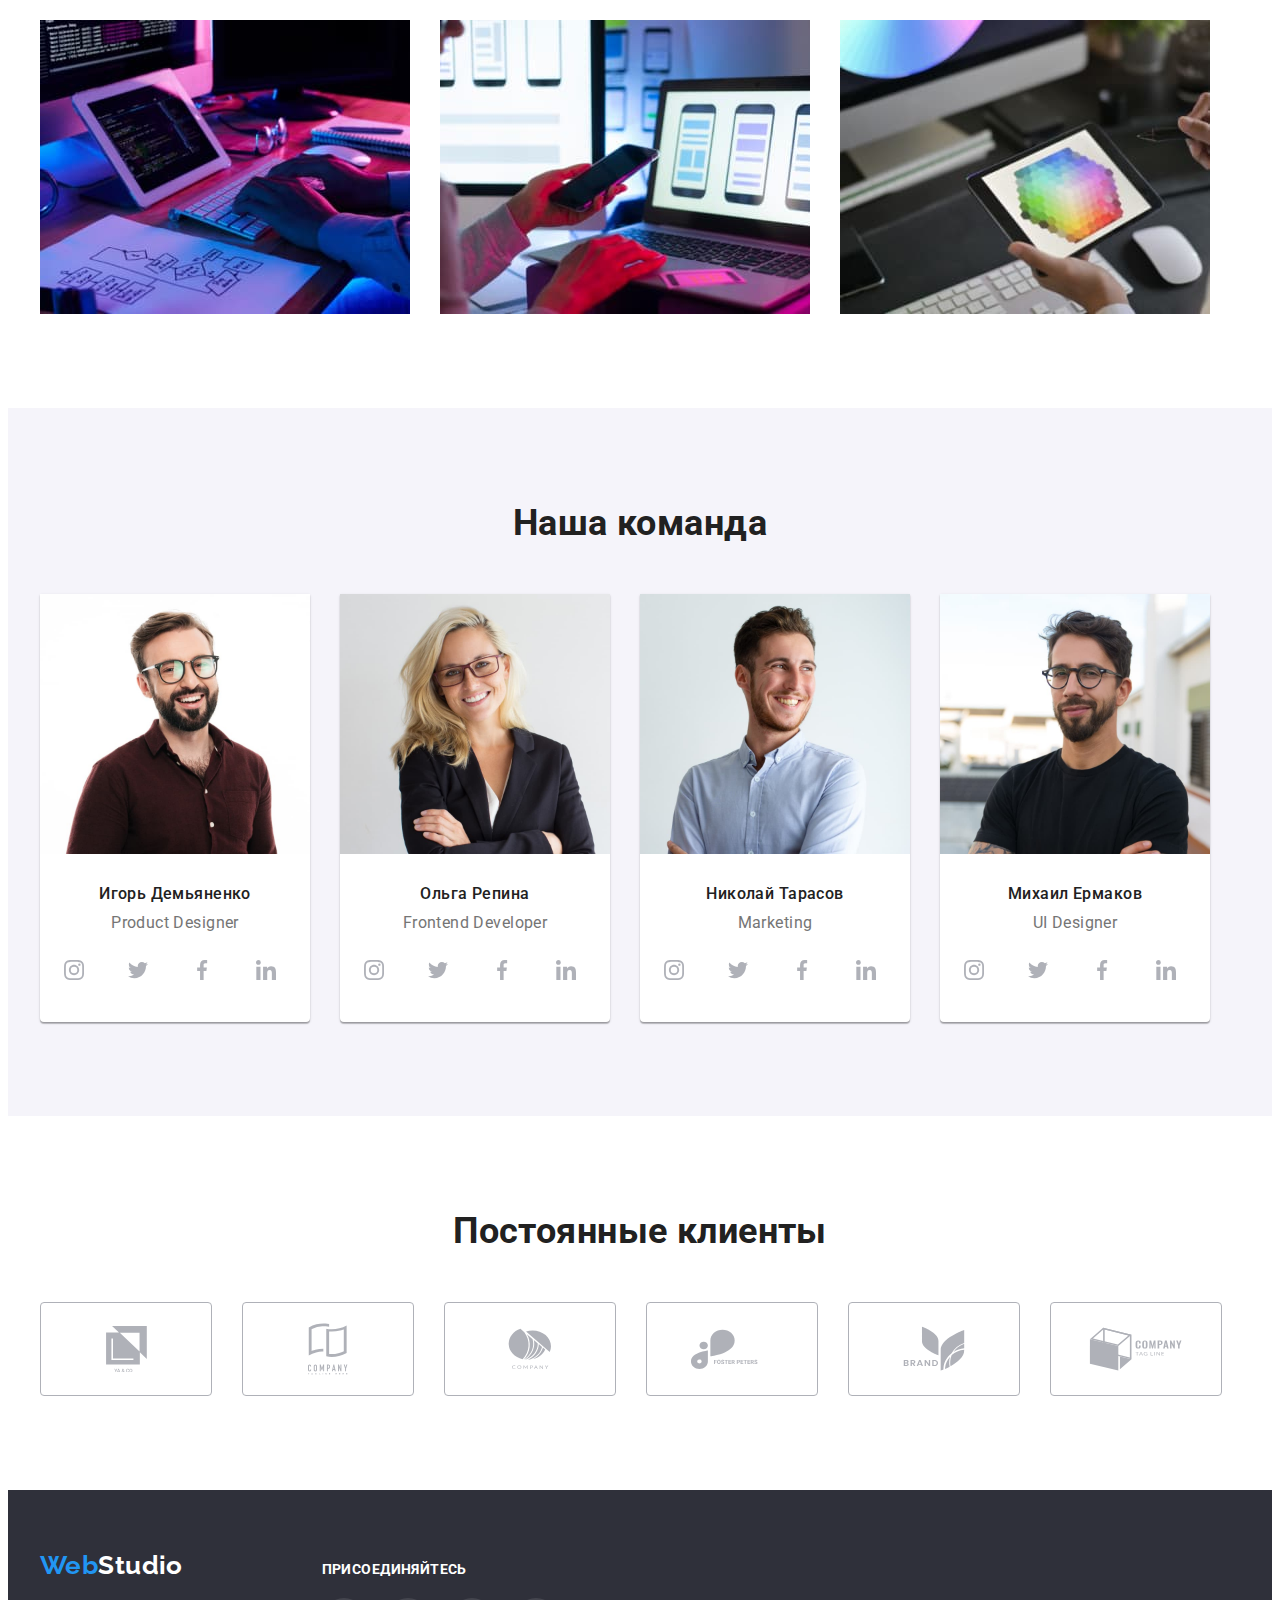
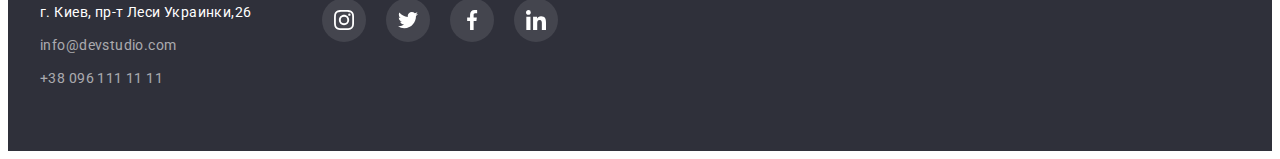
==== commit 67f118d6: "Add icons" ====
--- a/index.html
+++ b/index.html
@@ -46,22 +46,24 @@
 
         <!-- Контакты -->
         <ul class="header-contacts list">
-          <li class="header-contacts-item contacts-accent">
-            <svg class="icon icon-envelope" width="16" height="12">
-              <use href="./images/icons.svg#icon-envelope"></use>
-            </svg>
+          <li class="header-contacts-item contacts-hover">
             <a
               class="header-contacts-link link"
               href="mailto:info@devstudio.com"
-              >info@devstudio.com</a
+            >
+              <svg class="icon-contacts" width="16" height="12">
+                <use href="./images/icons.svg#icon-envelope"></use>
+              </svg>
+              info@devstudio.com</a
             >
           </li>
-          <li class="header-contacts-item contacts-accent">
-            <svg class="icon icon-smartphone" width="10" height="16">
-              <use href="./images/icons.svg#icon-smartphone"></use>
-            </svg>
-            <a class="header-contacts-link link" href="tel:+380961111111"
-              >+38 096 111 11 11</a
+
+          <li class="header-contacts-item contacts-hover">
+            <a class="header-contacts-link link" href="tel:+380961111111">
+              <svg class="icon-contacts" width="10" height="16">
+                <use href="./images/icons.svg#icon-smartphone"></use>
+              </svg>
+              +38 096 111 11 11</a
             >
           </li>
         </ul>
@@ -81,7 +83,7 @@
           <h2 class="section-title visually-hidden">Особенности</h2>
 
           <ul class="section-list list">
-            <li class="section-item feature">
+            <li class="section-item">
               <div class="icon-wrap">
                 <svg class="icon" width="70" height="70">
                   <use href="./images/icons.svg#icon-antenna"></use>
@@ -94,7 +96,7 @@
               </p>
             </li>
 
-            <li class="section-item feature">
+            <li class="section-item">
               <div class="icon-wrap">
                 <svg class="icon" width="70" height="70">
                   <use href="./images/icons.svg#icon-clock"></use>
@@ -107,7 +109,7 @@
               </p>
             </li>
 
-            <li class="section-item feature">
+            <li class="section-item">
               <div class="icon-wrap">
                 <svg class="icon" width="70" height="70">
                   <use href="./images/icons.svg#icon-diagram"></use>
@@ -120,7 +122,7 @@
               </p>
             </li>
 
-            <li class="section-item feature">
+            <li class="section-item">
               <div class="icon-wrap">
                 <svg class="icon" width="70" height="70">
                   <use href="./images/icons.svg#icon-astronaut"></use>
@@ -186,8 +188,43 @@
               <div class="team-thumb">
                 <h3 class="team-item-title">Игорь Демьяненко</h3>
                 <p class="team-item-text" lang="en">Product Designer</p>
-              </div>
-            </li>
+
+                <ul class="social-list list">
+                  <li class="social-item">
+                    <a href="" class="social-link">
+                      <svg class="social-icon" width="20" height="20">
+                        <use href="./images/icons.svg#icon-instagram"></use>
+                      </svg>
+                    </a>
+                  </li>
+
+                  <li class="social-item">
+                    <a href="" class="social-link">
+                      <svg class="social-icon" width="20" height="20">
+                        <use href="./images/icons.svg#icon-twitter"></use>
+                      </svg>
+                    </a>
+                  </li>
+
+                  <li class="social-item">
+                    <a href="" class="social-link">
+                      <svg class="social-icon" width="20" height="20">
+                        <use href="./images/icons.svg#icon-facebook"></use>
+                      </svg>
+                    </a>
+                  </li>
+
+                  <li class="social-item">
+                    <a href="" class="social-link">
+                      <svg class="social-icon" width="20" height="20">
+                        <use href="./images/icons.svg#icon-linkedin"></use>
+                      </svg>
+                    </a>
+                  </li>
+                </ul>
+              </div>
+            </li>
+
             <li class="team-item">
               <img
                 src="./images/team-2-frontend-developer.jpg"
@@ -198,8 +235,43 @@
               <div class="team-thumb">
                 <h3 class="team-item-title">Ольга Репина</h3>
                 <p class="team-item-text" lang="en">Frontend Developer</p>
-              </div>
-            </li>
+
+                <ul class="social-list list">
+                  <li class="social-item">
+                    <a href="" class="social-link">
+                      <svg class="social-icon" width="20" height="20">
+                        <use href="./images/icons.svg#icon-instagram"></use>
+                      </svg>
+                    </a>
+                  </li>
+
+                  <li class="social-item">
+                    <a href="" class="social-link">
+                      <svg class="social-icon" width="20" height="20">
+                        <use href="./images/icons.svg#icon-twitter"></use>
+                      </svg>
+                    </a>
+                  </li>
+
+                  <li class="social-item">
+                    <a href="" class="social-link">
+                      <svg class="social-icon" width="20" height="20">
+                        <use href="./images/icons.svg#icon-facebook"></use>
+                      </svg>
+                    </a>
+                  </li>
+
+                  <li class="social-item">
+                    <a href="" class="social-link">
+                      <svg class="social-icon" width="20" height="20">
+                        <use href="./images/icons.svg#icon-linkedin"></use>
+                      </svg>
+                    </a>
+                  </li>
+                </ul>
+              </div>
+            </li>
+
             <li class="team-item">
               <img
                 src="./images/team-3-marketing.jpg"
@@ -210,8 +282,43 @@
               <div class="team-thumb">
                 <h3 class="team-item-title">Николай Тарасов</h3>
                 <p class="team-item-text" lang="en">Marketing</p>
-              </div>
-            </li>
+
+                <ul class="social-list list">
+                  <li class="social-item">
+                    <a href="" class="social-link">
+                      <svg class="social-icon" width="20" height="20">
+                        <use href="./images/icons.svg#icon-instagram"></use>
+                      </svg>
+                    </a>
+                  </li>
+
+                  <li class="social-item">
+                    <a href="" class="social-link">
+                      <svg class="social-icon" width="20" height="20">
+                        <use href="./images/icons.svg#icon-twitter"></use>
+                      </svg>
+                    </a>
+                  </li>
+
+                  <li class="social-item">
+                    <a href="" class="social-link">
+                      <svg class="social-icon" width="20" height="20">
+                        <use href="./images/icons.svg#icon-facebook"></use>
+                      </svg>
+                    </a>
+                  </li>
+
+                  <li class="social-item">
+                    <a href="" class="social-link">
+                      <svg class="social-icon" width="20" height="20">
+                        <use href="./images/icons.svg#icon-linkedin"></use>
+                      </svg>
+                    </a>
+                  </li>
+                </ul>
+              </div>
+            </li>
+
             <li class="team-item">
               <img
                 src="./images/team-4-ui-designer.jpg"
@@ -222,22 +329,107 @@
               <div class="team-thumb">
                 <h3 class="team-item-title">Михаил Ермаков</h3>
                 <p class="team-item-text" lang="en">UI Designer</p>
+
+                <ul class="social-list list">
+                  <li class="social-item">
+                    <a href="" class="social-link">
+                      <svg class="social-icon" width="20" height="20">
+                        <use href="./images/icons.svg#icon-instagram"></use>
+                      </svg>
+                    </a>
+                  </li>
+
+                  <li class="social-item">
+                    <a href="" class="social-link">
+                      <svg class="social-icon" width="20" height="20">
+                        <use href="./images/icons.svg#icon-twitter"></use>
+                      </svg>
+                    </a>
+                  </li>
+
+                  <li class="social-item">
+                    <a href="" class="social-link">
+                      <svg class="social-icon" width="20" height="20">
+                        <use href="./images/icons.svg#icon-facebook"></use>
+                      </svg>
+                    </a>
+                  </li>
+
+                  <li class="social-item">
+                    <a href="" class="social-link">
+                      <svg class="social-icon" width="20" height="20">
+                        <use href="./images/icons.svg#icon-linkedin"></use>
+                      </svg>
+                    </a>
+                  </li>
+                </ul>
               </div>
             </li>
           </ul>
         </div>
       </section>
 
+      <!-- Клиенты -->
       <section class="section">
         <div class="container">
           <h2 class="section-title">Постоянные клиенты</h2>
+
+          <ul class="clients-list list">
+            <li class="client client-hover">
+              <a class="client-link" href="">
+                <svg class="client-icon" width="41" height="46.7">
+                  <use href="./images/icons.svg#icon-company-1"></use>
+                </svg>
+              </a>
+            </li>
+
+            <li class="client client-hover">
+              <a class="client-link" href="">
+                <svg class="client-icon" width="40" height="52">
+                  <use href="./images/icons.svg#icon-company-2"></use>
+                </svg>
+              </a>
+            </li>
+
+            <li class="client client-hover">
+              <a class="client-link" href="">
+                <svg class="client-icon" width="43.46" height="41.18">
+                  <use href="./images/icons.svg#icon-company-3"></use>
+                </svg>
+              </a>
+            </li>
+
+            <li class="client client-hover">
+              <a class="client-link" href="">
+                <svg class="client-icon" width="84.44" height="40.62">
+                  <use href="./images/icons.svg#icon-company-4"></use>
+                </svg>
+              </a>
+            </li>
+
+            <li class="client client-hover">
+              <a class="client-link" href="">
+                <svg class="client-icon" width="62.54" height="45.43">
+                  <use href="./images/icons.svg#icon-company-5"></use>
+                </svg>
+              </a>
+            </li>
+
+            <li class="client client-hover">
+              <a class="client-link" href="">
+                <svg class="client-icon" width="93.79" height="43.93">
+                  <use href="./images/icons.svg#icon-company-6"></use>
+                </svg>
+              </a>
+            </li>
+          </ul>
         </div>
       </section>
     </main>
 
     <footer class="footer">
       <div class="footer-content container">
-        <div class="address">
+        <div class="footer-address">
           <a class="footer-logo logo link" href="./index.html" lang="en">
             <span class="logo-accent">Web</span>Studio
           </a>
@@ -268,8 +460,42 @@
             </ul>
           </address>
         </div>
-        <div class="social">
-          <p>Присоединяйтесь</p>
+        <div class="footer-social">
+          <p class="footer-text">Присоединяйтесь</p>
+
+          <ul class="social-list list">
+            <li class="social-item">
+              <a href="" class="social-link">
+                <svg class="social-icon" width="20" height="20">
+                  <use href="./images/icons.svg#icon-instagram"></use>
+                </svg>
+              </a>
+            </li>
+
+            <li class="social-item">
+              <a href="" class="social-link">
+                <svg class="social-icon" width="20" height="20">
+                  <use href="./images/icons.svg#icon-twitter"></use>
+                </svg>
+              </a>
+            </li>
+
+            <li class="social-item">
+              <a href="" class="social-link">
+                <svg class="social-icon" width="20" height="20">
+                  <use href="./images/icons.svg#icon-facebook"></use>
+                </svg>
+              </a>
+            </li>
+
+            <li class="social-item">
+              <a href="" class="social-link">
+                <svg class="social-icon" width="20" height="20">
+                  <use href="./images/icons.svg#icon-linkedin"></use>
+                </svg>
+              </a>
+            </li>
+          </ul>
         </div>
       </div>
     </footer>
--- a/css/styles.css
+++ b/css/styles.css
@@ -8,6 +8,7 @@
   --secondary-background-color: #f5f4fa;
   --footer-background-color: #2f303a;
   --card-margin: 30px;
+  --border-color: #afb1b8;
 }
 
 body {
@@ -139,8 +140,8 @@
 }
 
 .header-contacts-link {
-  display: block;
-  margin-left: 10px;
+  display: flex;
+  align-items: center;
   padding-top: 32px;
   padding-bottom: 32px;
 
@@ -151,18 +152,16 @@
   color: var(--primary-text-color);
 }
 
-.contacts-accent {
+.contacts-hover {
   color: var(--primary-text-color);
 }
-.contacts-accent:hover {
-color: var(--accent-color);
-}
-
-.icon-envelope {
-  fill: currentColor;
-}
-
-.icon-smartphone {
+
+.contacts-hover:hover {
+  color: var(--accent-color);
+}
+
+.icon-contacts {
+  margin-right: 10px;
   fill: currentColor;
 }
 
@@ -178,13 +177,14 @@
 
 .hero {
   max-width: 1600px;
-  height: 600px;
+  min-height: 600px;
   margin-left: auto;
   margin-right: auto;
   padding: 200px 0;
 
   text-align: center;
 
+  background-color: var(--footer-background-color);
   background-image: linear-gradient(
       to right,
       rgba(47, 48, 58, 0.4),
@@ -192,9 +192,8 @@
     ),
     url(../images/hero-bg-image.jpg);
   background-repeat: no-repeat;
-  background-size: contain;
+  background-size: cover;
   background-position: center;
-  background-color: var(--footer-background-color);
 }
 
 .hero-title {
@@ -246,6 +245,7 @@
   font-size: 36px;
   line-height: 1.17;
   text-align: center;
+
   color: var(--secondary-text-color);
 }
 
@@ -271,12 +271,15 @@
 }
 
 .icon-wrap {
+  display: flex;
+  justify-content: center;
+  align-items: center;
+  min-height: 120px;
+  margin-bottom: var(--card-margin);
+  border-radius: 4px;
   background-color: var(--secondary-background-color);
-  margin-bottom: var(--card-margin);
-  text-align: center;
-}
-
-}
+}
+
 /* -------------------TEAM---------------------- */
 
 .team {
@@ -292,7 +295,6 @@
   box-shadow: 0px 1px 3px rgba(0, 0, 0, 0.12), 0px 1px 1px rgba(0, 0, 0, 0.14),
     0px 2px 1px rgba(0, 0, 0, 0.2);
   border-radius: 0px 0px 4px 4px;
-  overflow: hidden;
 }
 
 .team-card {
@@ -318,11 +320,79 @@
 }
 
 .team-item-text {
+  margin-bottom: 16px;
   font-size: 16px;
   line-height: 1.19;
   text-align: center;
 }
 
+.social-list {
+  display: flex;
+  justify-content: center;
+}
+
+.social-item:not(:last-child) {
+  margin-right: 10px;
+}
+
+.social-link {
+  display: flex;
+  justify-content: center;
+  align-items: center;
+
+  margin-right: 10px;
+  width: 44px;
+  height: 44px;
+  border-radius: 50%;
+
+  color: var(--border-color);
+}
+
+.social-link:hover,
+.social-link:focus {
+  color: var(--primary-background-color);
+  background-color: var(--accent-color);
+}
+
+.social-icon {
+  fill: currentColor;
+}
+
+.social-icon:hover {
+  fill: var(--primary-background-color);
+}
+
+/* ----------------CLIENTS---------------------- */
+
+.clients-list {
+  display: flex;
+  margin-right: calc(-1 * var(--card-margin));
+}
+
+.client-link {
+  display: flex;
+  justify-content: center;
+  align-items: center;
+
+  margin-right: var(--card-margin);
+  width: 170px;
+  height: 92px;
+
+  border: 1px solid var(--border-color);
+  border-radius: 4px;
+  color: var(--border-color);
+}
+
+.client-link:hover,
+.client-link:focus {
+  color: var(--accent-color);
+  border: 1px solid var(--accent-color);
+}
+
+.client-icon {
+  fill: currentColor;
+}
+
 /* -----------------Стили Портфолио---------------------*/
 
 /* ----------------FILTER BUTTONS---------------------- */
@@ -339,13 +409,14 @@
 
 .filter-button {
   min-width: 73px;
-  border: 1px solid transparent;
+  border: 0;
   border-radius: 4px;
   padding: 6px 22px;
 
   font-weight: 500;
   font-size: 16px;
   line-height: 1.62;
+
   color: var(--secondary-text-color);
   background-color: var(--secondary-background-color);
 }
@@ -385,6 +456,7 @@
   font-size: 18px;
   line-height: 2;
   letter-spacing: 0.06em;
+
   color: var(--secondary-text-color);
 }
 
@@ -410,10 +482,10 @@
 
 .footer-content {
   display: flex;
-  /* align-items: center; */
-}
-
-.address {
+  align-items: baseline;
+}
+
+.footer-address {
   margin-right: 70px;
 }
 
@@ -438,3 +510,22 @@
 .footer-link.transparent {
   color: var(--contacts-text-color);
 }
+
+.footer-text {
+  margin-bottom: 20px;
+  font-weight: 700;
+  line-height: 1.14;
+  text-transform: uppercase;
+
+  color: var(--primary-background-color);
+}
+
+.footer-social .social-link {
+  color: var(--primary-background-color);
+  background-color: rgba(255, 255, 255, 0.1);
+}
+
+.footer-social .social-link:hover {
+  color: var(--primary-background-color);
+  background-color: var(--accent-color);
+}
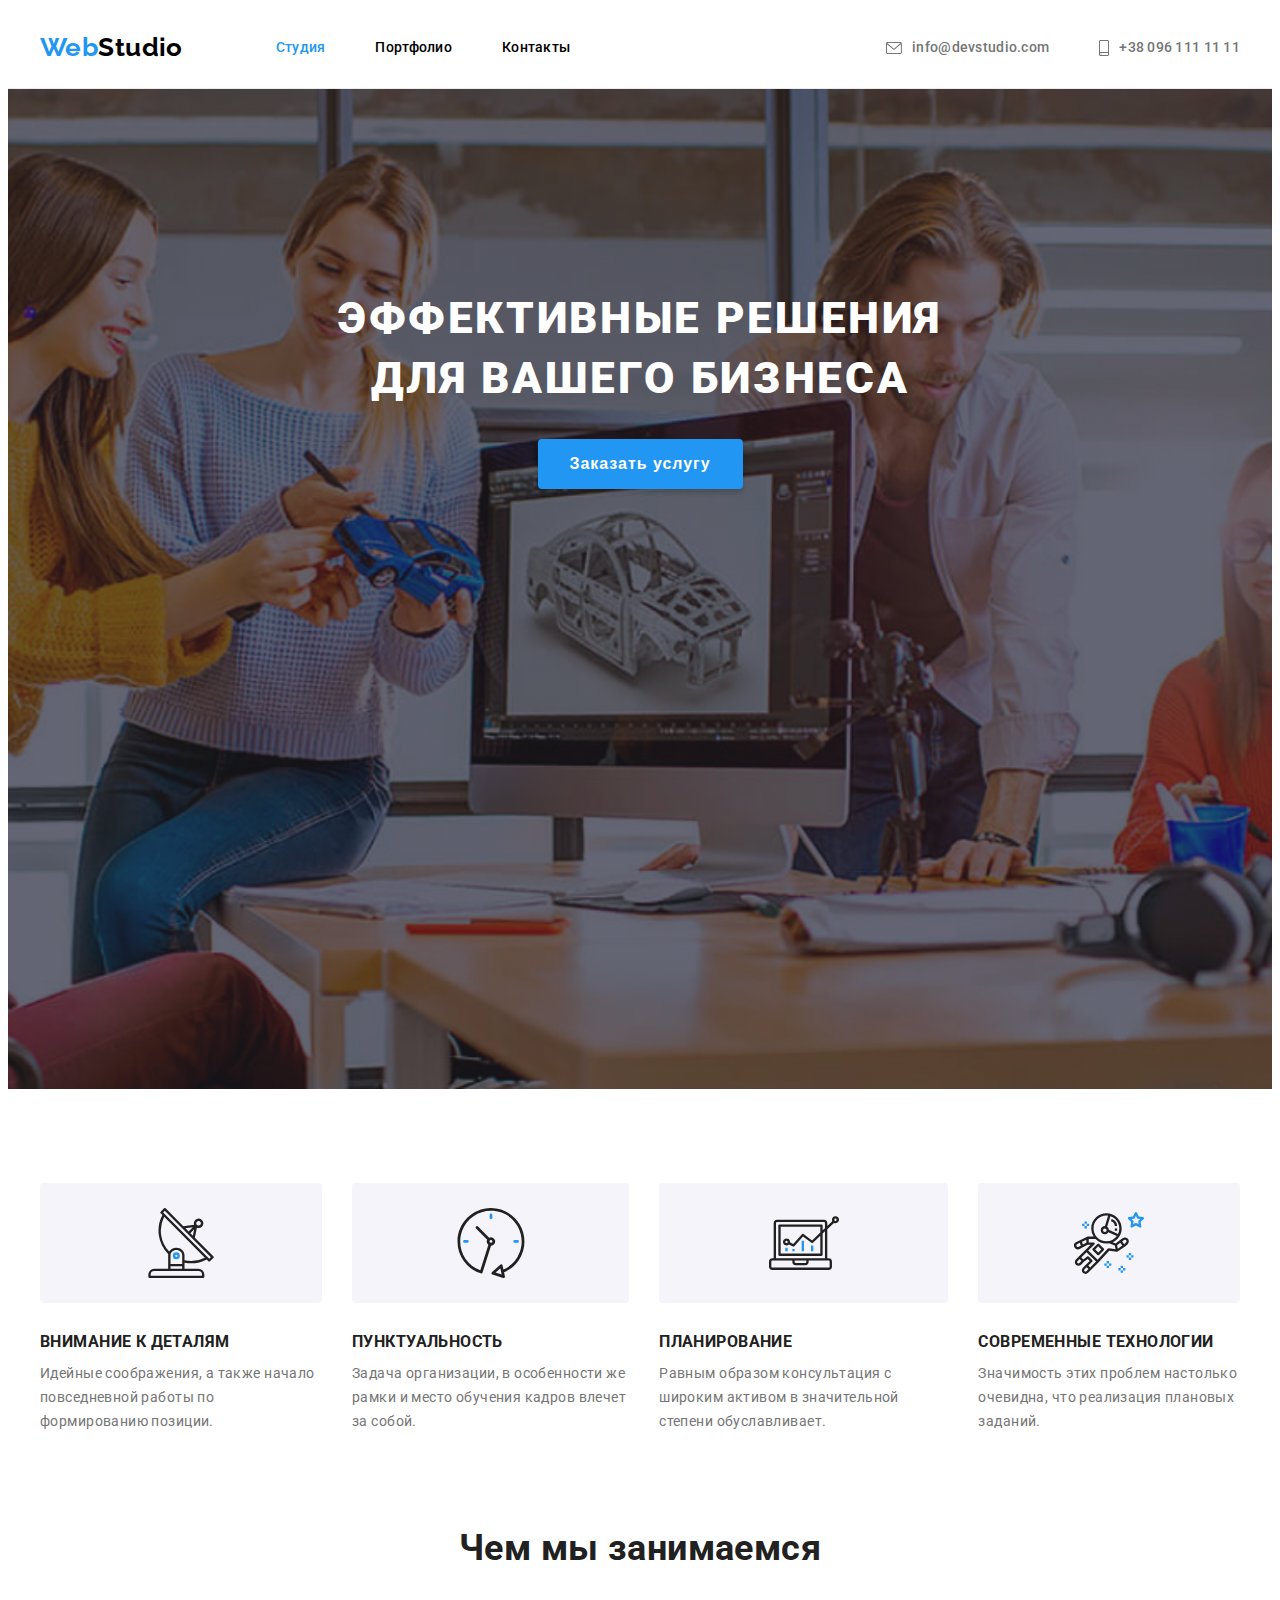
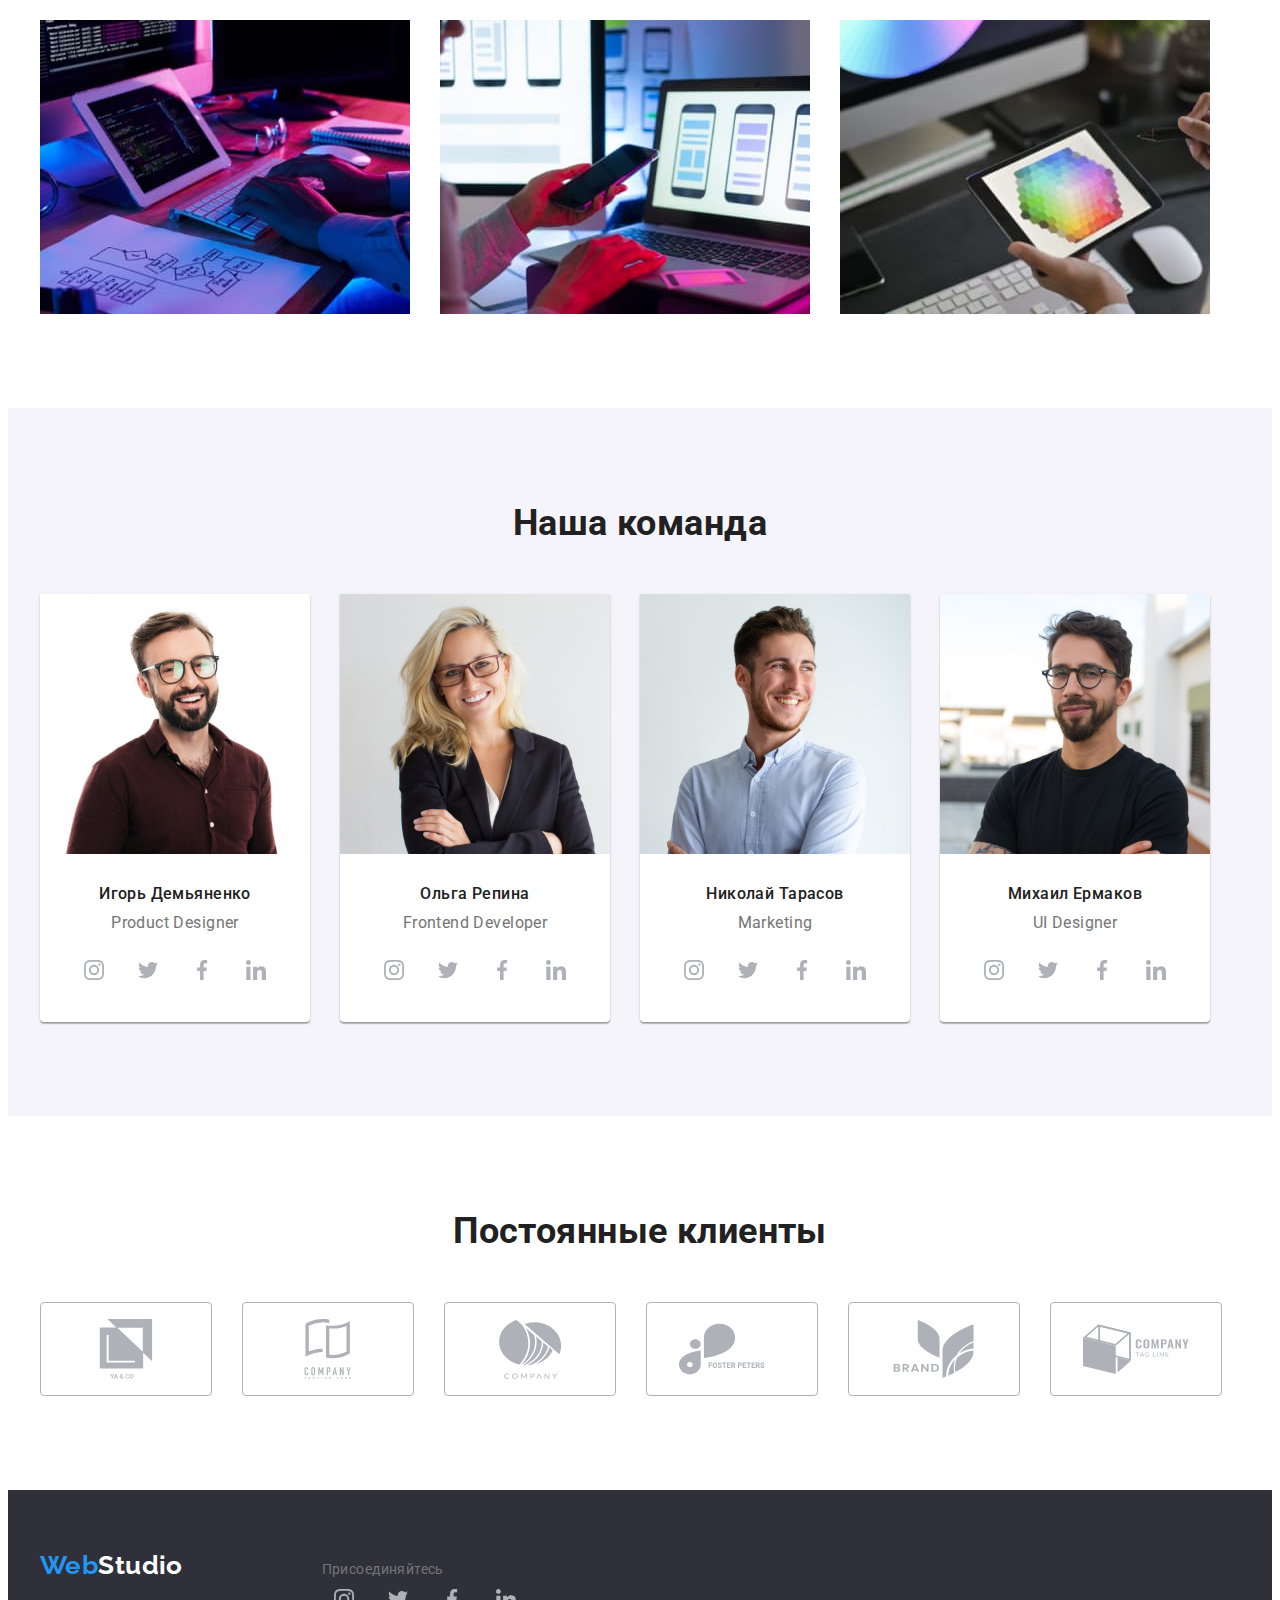
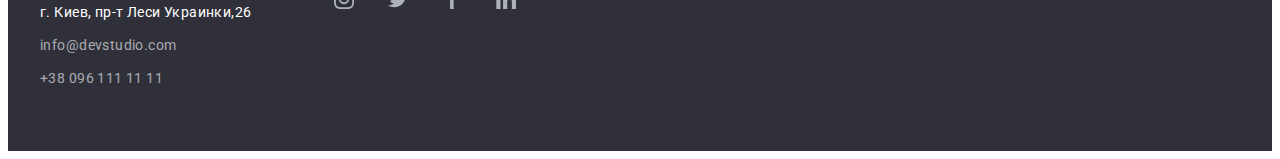
==== commit 5ecb7d00: "Add final changes" ====
--- a/index.html
+++ b/index.html
@@ -73,8 +73,12 @@
     <main>
       <!-- Герой -->
       <section class="hero">
-        <h1 class="hero-title">Эффективные решения <br />для вашего бизнеса</h1>
-        <button class="hero-button main" type="button">Заказать услугу</button>
+        <div class="container">
+          <h1 class="hero-title">Эффективные решения для вашего бизнеса</h1>
+          <button class="hero-button main" type="button">
+            Заказать услугу
+          </button>
+        </div>
       </section>
 
       <!-- Преимущества -->
@@ -375,49 +379,49 @@
           <h2 class="section-title">Постоянные клиенты</h2>
 
           <ul class="clients-list list">
-            <li class="client client-hover">
-              <a class="client-link" href="">
-                <svg class="client-icon" width="41" height="46.7">
+            <li class="clients-item">
+              <a class="clients-link" href="">
+                <svg class="clients-icon" width="106" height="60">
                   <use href="./images/icons.svg#icon-company-1"></use>
                 </svg>
               </a>
             </li>
 
-            <li class="client client-hover">
-              <a class="client-link" href="">
-                <svg class="client-icon" width="40" height="52">
+            <li class="clients-item">
+              <a class="clients-link" href="">
+                <svg class="clients-icon" width="106" height="60">
                   <use href="./images/icons.svg#icon-company-2"></use>
                 </svg>
               </a>
             </li>
 
-            <li class="client client-hover">
-              <a class="client-link" href="">
-                <svg class="client-icon" width="43.46" height="41.18">
+            <li class="clients-item">
+              <a class="clients-link" href="">
+                <svg class="clients-icon" width="106" height="60">
                   <use href="./images/icons.svg#icon-company-3"></use>
                 </svg>
               </a>
             </li>
 
-            <li class="client client-hover">
-              <a class="client-link" href="">
-                <svg class="client-icon" width="84.44" height="40.62">
+            <li class="clients-item">
+              <a class="clients-link" href="">
+                <svg class="clients-icon" width="106" height="60">
                   <use href="./images/icons.svg#icon-company-4"></use>
                 </svg>
               </a>
             </li>
 
-            <li class="client client-hover">
-              <a class="client-link" href="">
-                <svg class="client-icon" width="62.54" height="45.43">
+            <li class="clients-item">
+              <a class="clients-link" href="">
+                <svg class="clients-icon" width="106" height="60">
                   <use href="./images/icons.svg#icon-company-5"></use>
                 </svg>
               </a>
             </li>
 
-            <li class="client client-hover">
-              <a class="client-link" href="">
-                <svg class="client-icon" width="93.79" height="43.93">
+            <li class="clients-item">
+              <a class="clients-link" href="">
+                <svg class="clients-icon" width="106" height="60">
                   <use href="./images/icons.svg#icon-company-6"></use>
                 </svg>
               </a>
--- a/css/styles.css
+++ b/css/styles.css
@@ -197,6 +197,9 @@
 }
 
 .hero-title {
+  width: 696px;
+  margin-left: auto;
+  margin-right: auto;
   margin-bottom: 30px;
 
   font-weight: 900;
@@ -306,8 +309,8 @@
 }
 
 .team-thumb {
-  margin-top: var(--card-margin);
-  margin-bottom: var(--card-margin);
+  padding-top: var(--card-margin);
+  padding-bottom: var(--card-margin);
 }
 
 .team-item-title {
@@ -340,7 +343,6 @@
   justify-content: center;
   align-items: center;
 
-  margin-right: 10px;
   width: 44px;
   height: 44px;
   border-radius: 50%;
@@ -369,12 +371,15 @@
   margin-right: calc(-1 * var(--card-margin));
 }
 
-.client-link {
+.clients-item {
+  margin-right: var(--card-margin);
+}
+
+.clients-link {
   display: flex;
   justify-content: center;
   align-items: center;
 
-  margin-right: var(--card-margin);
   width: 170px;
   height: 92px;
 
@@ -383,13 +388,13 @@
   color: var(--border-color);
 }
 
-.client-link:hover,
-.client-link:focus {
+.clients-link:hover,
+.clients-link:focus {
   color: var(--accent-color);
   border: 1px solid var(--accent-color);
 }
 
-.client-icon {
+.clients-icon {
   fill: currentColor;
 }
 
@@ -439,13 +444,17 @@
 }
 
 .project-item {
-  flex-basis: calc(100% / 3 - 30px);
+  flex-basis: calc(100% / 3 - var(--card-margin));
   margin-right: var(--card-margin);
   margin-bottom: var(--card-margin);
 }
 
-.project-item:hover,
-.project-item:focus {
+.project-link {
+  display: block;
+}
+
+.project-link:hover,
+.project-link:focus {
   box-shadow: 0px 1px 1px rgba(0, 0, 0, 0.12), 0px 4px 4px rgba(0, 0, 0, 0.06),
     1px 4px 6px rgba(0, 0, 0, 0.16);
 }
@@ -511,6 +520,10 @@
   color: var(--contacts-text-color);
 }
 
+.footer-link.transparent:hover,
+.footer-link.transparent:focus {
+  color: var(--accent-color);
+
 .footer-text {
   margin-bottom: 20px;
   font-weight: 700;
@@ -525,7 +538,8 @@
   background-color: rgba(255, 255, 255, 0.1);
 }
 
-.footer-social .social-link:hover {
+.footer-social .social-link:hover,
+.footer-social .social-link:focus {
   color: var(--primary-background-color);
   background-color: var(--accent-color);
 }
